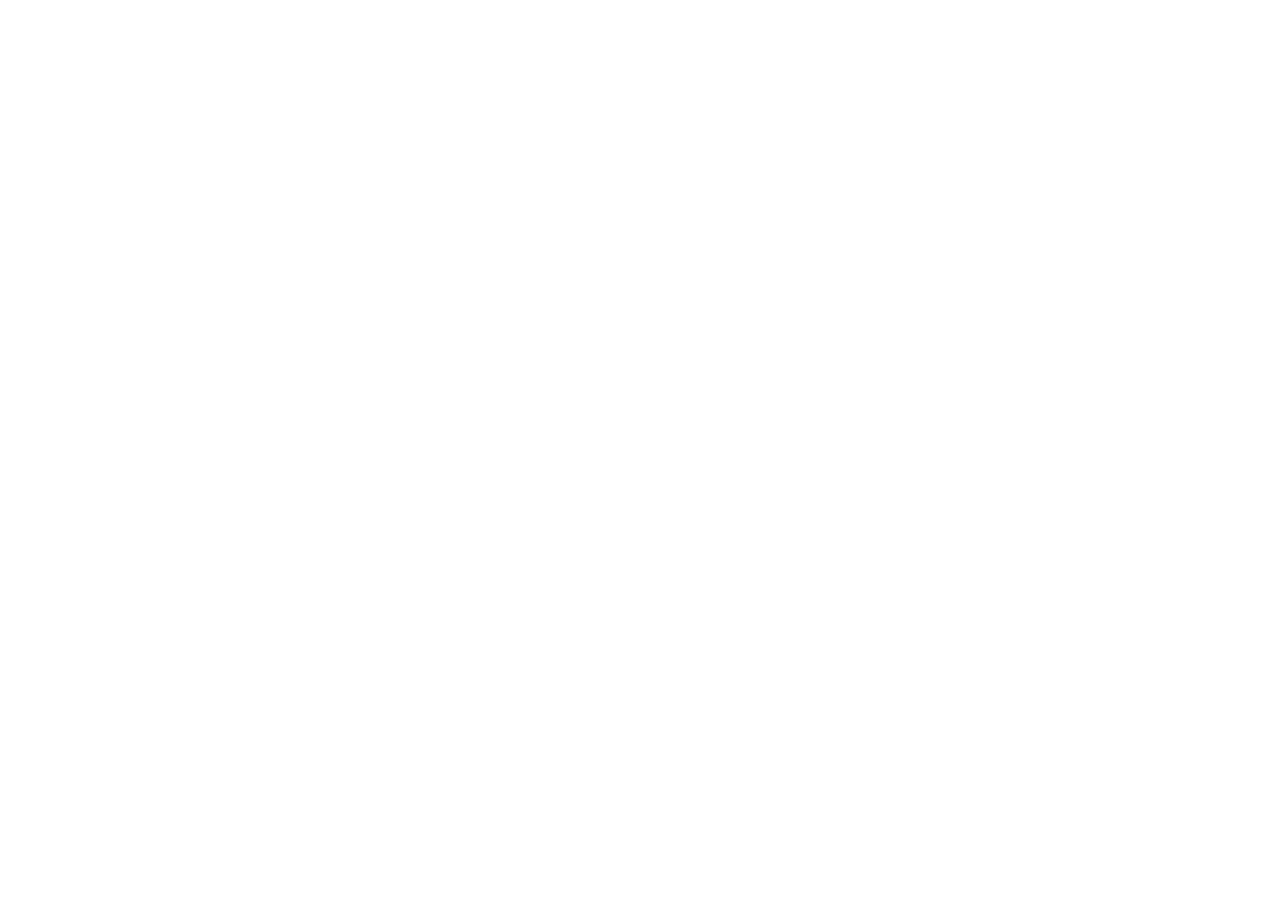
==== index.html @ 17b20608 "init project" ====
<!DOCTYPE html>
<html lang="en">
<head>
    <meta charset="UTF-8">
    <meta http-equiv="X-UA-Compatible" content="IE=edge">
    <meta name="viewport" content="width=device-width, initial-scale=1.0">
    <title>Document</title>
</head>
<body>
    
</body>
</html>
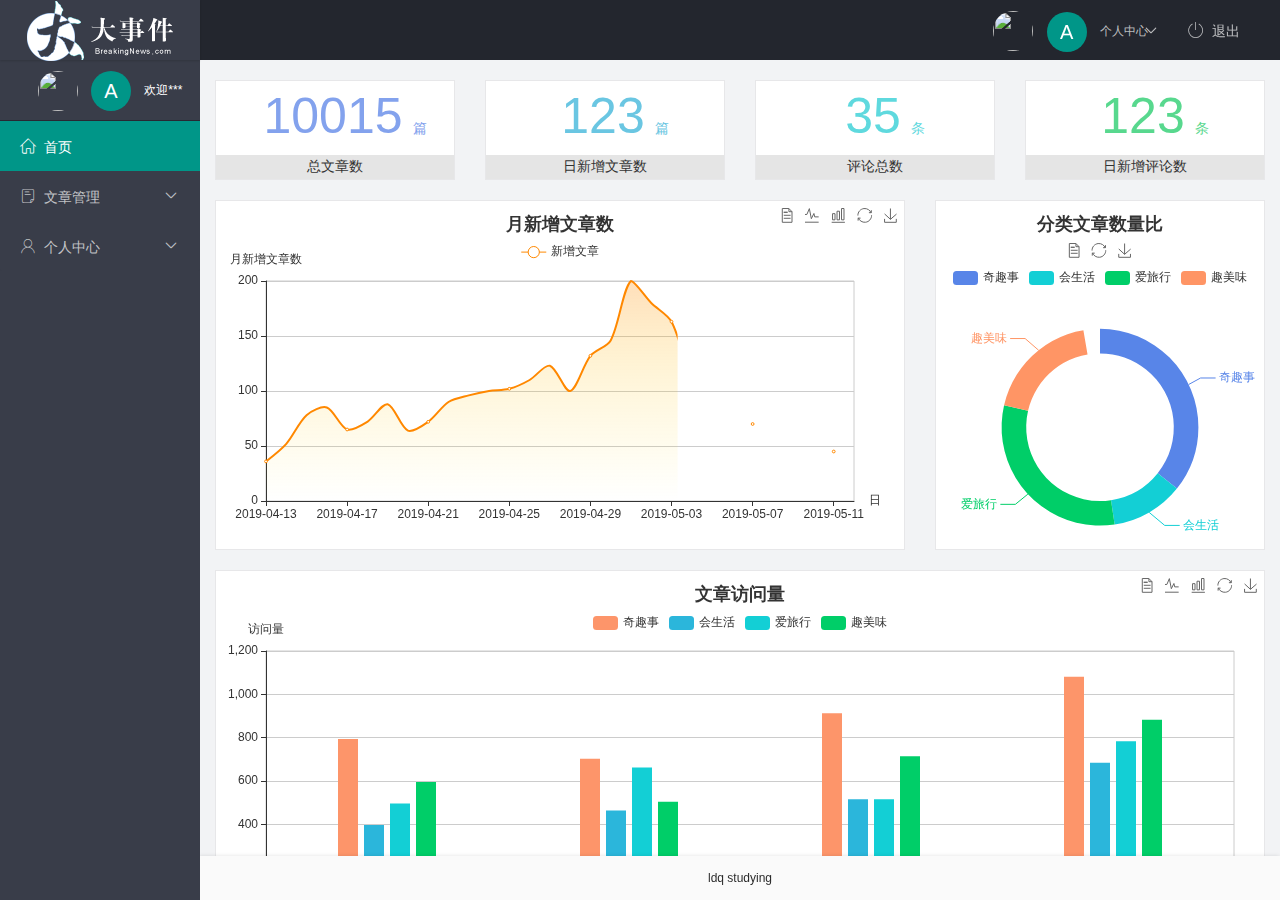
==== commit a7d69605: "完成了主页功能的开发" ====
--- a/index.html
+++ b/index.html
@@ -4,9 +4,95 @@
     <meta charset="UTF-8">
     <meta http-equiv="X-UA-Compatible" content="IE=edge">
     <meta name="viewport" content="width=device-width, initial-scale=1.0">
-    <title>Document</title>
+    <title>后台主页</title>
+    <link rel="stylesheet" href="./assets/lib/layui/css/layui.css">
+    <link rel="stylesheet" href="./assets/css/index.css">
+    <link rel="stylesheet" href="./assets/fonts/iconfont.css">
 </head>
 <body>
-    
+    <div class="layui-layout layui-layout-admin">
+        <div class="layui-header">
+          <div class="layui-logo layui-hide-xs layui-bg-black">
+              <img src="./assets/images/logo.png" alt="" />
+          </div>
+          <ul class="layui-nav layui-layout-right">
+            <li class="layui-nav-item layui-hide layui-show-md-inline-block">
+              <a href="javascript:;" class="userinfo">
+                <img src="//tva1.sinaimg.cn/crop.0.0.118.118.180/5db11ff4gw1e77d3nqrv8j203b03cweg.jpg" class="layui-nav-img">
+                <span class="text-avatar">A</span>
+                个人中心
+              </a>
+              <dl class="layui-nav-child">
+                <dd><a href="">基本资料</a></dd>
+                <dd><a href="">更换头像</a></dd>
+                <dd><a href="">重置密码</a></dd>
+              </dl>
+            </li>
+            <li class="layui-nav-item" lay-header-event="menuRight" lay-unselect>
+              <a href="javascript:;" id="btnLogout">
+                <span class="iconfont icon-tuichu"></span>退出
+              </a>
+            </li>
+          </ul>
+        </div>
+        
+        <div class="layui-side layui-bg-black">
+          <div class="layui-side-scroll">
+            <div class="userinfo">
+                <img src="//tva1.sinaimg.cn/crop.0.0.118.118.180/5db11ff4gw1e77d3nqrv8j203b03cweg.jpg" class="layui-nav-img">
+                <span class="text-avatar">A</span>
+                <span id="welcome">欢迎***</span>
+            </div>
+            <!-- 左侧导航区域（可配合layui已有的垂直导航） -->
+            <ul class="layui-nav layui-nav-tree" lay-shrink='all'>
+                <li class="layui-nav-item layui-this">
+                    <a href="./home/dashboard.html" target="fm">
+                        <span class="iconfont icon-home"></span>首页
+                    </a>
+                </li>
+              <li class="layui-nav-item">
+                <a class="" href="javascript:;">
+                    <span class="iconfont icon-16"></span>文章管理
+                </a>
+                <dl class="layui-nav-child">
+                  <dd><a href="javascript:;">
+                    <i class="layui-icon layui-icon-app"></i> 
+                    文章类别</a></dd>
+                  <dd><a href="javascript:;">
+                    <i class="layui-icon layui-icon-app"></i>   
+                    文章列表</a></dd>
+                  <dd><a href="javascript:;">
+                    <i class="layui-icon layui-icon-app"></i>   
+                    发布文章</a></dd>
+                </dl>
+              </li>
+              <li class="layui-nav-item">
+                <a href="javascript:;">
+                    <span class="iconfont icon-user"></span>个人中心
+                </a>
+                <dl class="layui-nav-child">
+                  <dd><a href="javascript:;"><i class="layui-icon layui-icon-app"></i>  基本资料</a></dd>
+                  <dd><a href="javascript:;"><i class="layui-icon layui-icon-app"></i>  更换头像</a></dd>
+                  <dd><a href="javascript:;"><i class="layui-icon layui-icon-app"></i>  重置密码</a></dd>
+                </dl>
+              </li>
+            </ul>
+          </div>
+        </div>
+        
+        <div class="layui-body">
+          <!-- 内容主体区域 -->
+          <iframe name='fm' src="./home/dashboard.html" frameborder="0"></iframe>
+        </div>
+        
+        <div class="layui-footer">
+          <!-- 底部固定区域 -->
+          ldq studying
+        </div>
+      </div>
+      <script src="./assets/lib/layui/layui.js"></script>
+      <script src="./assets/lib/jquery.js"></script>
+      <script src="./assets/js/baseapi.js"></script>
+      <script src="./assets/js/index.js"></script>
 </body>
 </html>--- a/assets/lib/layui/css/layui.css
+++ b/assets/lib/layui/css/layui.css
@@ -0,0 +1 @@
+.layui-inline,img{display:inline-block;vertical-align:middle}h1,h2,h3,h4,h5,h6{font-weight:400}a,body{color:#333}.layui-edge,.layui-header,.layui-inline,.layui-main{position:relative}.layui-edge,hr{height:0;overflow:hidden}.layui-layout-body,.layui-side,.layui-side-scroll{overflow-x:hidden}.layui-edge,.layui-elip,hr{overflow:hidden}.layui-btn,.layui-edge,.layui-inline,img{vertical-align:middle}.layui-btn,.layui-disabled,.layui-icon,.layui-unselect{-moz-user-select:none;-webkit-user-select:none;-ms-user-select:none}blockquote,body,button,dd,div,dl,dt,form,h1,h2,h3,h4,h5,h6,input,li,ol,p,pre,td,textarea,th,ul{margin:0;padding:0;-webkit-tap-highlight-color:rgba(0,0,0,0)}a:active,a:hover{outline:0}img{border:none}li{list-style:none}table{border-collapse:collapse;border-spacing:0}h4,h5,h6{font-size:100%}button,input,optgroup,option,select,textarea{font-family:inherit;font-size:inherit;font-style:inherit;font-weight:inherit;outline:0}pre{white-space:pre-wrap;white-space:-moz-pre-wrap;white-space:-pre-wrap;white-space:-o-pre-wrap;word-wrap:break-word}body{line-height:1.6;color:rgba(0,0,0,.85);font:14px Helvetica Neue,Helvetica,PingFang SC,Tahoma,Arial,sans-serif}hr{line-height:0;margin:10px 0;padding:0;border:none!important;border-bottom:1px solid #eee!important;clear:both;background:0 0}a{text-decoration:none}a:hover{color:#777}a cite{font-style:normal;*cursor:pointer}.layui-border-box,.layui-border-box *{box-sizing:border-box}.layui-box,.layui-box *{box-sizing:content-box}.layui-clear{clear:both;*zoom:1}.layui-clear:after{content:'\20';clear:both;*zoom:1;display:block;height:0}.layui-inline{*display:inline;*zoom:1}.layui-btn,.layui-btn-group,.layui-edge{display:inline-block}.layui-edge{width:0;border-width:6px;border-style:dashed;border-color:transparent}.layui-edge-top{top:-4px;border-bottom-color:#999;border-bottom-style:solid}.layui-edge-right{border-left-color:#999;border-left-style:solid}.layui-edge-bottom{top:2px;border-top-color:#999;border-top-style:solid}.layui-edge-left{border-right-color:#999;border-right-style:solid}.layui-elip{text-overflow:ellipsis;white-space:nowrap}.layui-disabled,.layui-disabled:hover{color:#d2d2d2!important;cursor:not-allowed!important}.layui-circle{border-radius:100%}.layui-show{display:block!important}.layui-hide{display:none!important}.layui-show-v{visibility:visible!important}.layui-hide-v{visibility:hidden!important}@font-face{font-family:layui-icon;src:url(../font/iconfont.eot?v=256);src:url(../font/iconfont.eot?v=256#iefix) format('embedded-opentype'),url(../font/iconfont.woff2?v=256) format('woff2'),url(../font/iconfont.woff?v=256) format('woff'),url(../font/iconfont.ttf?v=256) format('truetype'),url(../font/iconfont.svg?v=256#layui-icon) format('svg')}.layui-icon{font-family:layui-icon!important;font-size:16px;font-style:normal;-webkit-font-smoothing:antialiased;-moz-osx-font-smoothing:grayscale}.layui-icon-reply-fill:before{content:"\e611"}.layui-icon-set-fill:before{content:"\e614"}.layui-icon-menu-fill:before{content:"\e60f"}.layui-icon-search:before{content:"\e615"}.layui-icon-share:before{content:"\e641"}.layui-icon-set-sm:before{content:"\e620"}.layui-icon-engine:before{content:"\e628"}.layui-icon-close:before{content:"\1006"}.layui-icon-close-fill:before{content:"\1007"}.layui-icon-chart-screen:before{content:"\e629"}.layui-icon-star:before{content:"\e600"}.layui-icon-circle-dot:before{content:"\e617"}.layui-icon-chat:before{content:"\e606"}.layui-icon-release:before{content:"\e609"}.layui-icon-list:before{content:"\e60a"}.layui-icon-chart:before{content:"\e62c"}.layui-icon-ok-circle:before{content:"\1005"}.layui-icon-layim-theme:before{content:"\e61b"}.layui-icon-table:before{content:"\e62d"}.layui-icon-right:before{content:"\e602"}.layui-icon-left:before{content:"\e603"}.layui-icon-cart-simple:before{content:"\e698"}.layui-icon-face-cry:before{content:"\e69c"}.layui-icon-face-smile:before{content:"\e6af"}.layui-icon-survey:before{content:"\e6b2"}.layui-icon-tree:before{content:"\e62e"}.layui-icon-ie:before{content:"\e7bb"}.layui-icon-upload-circle:before{content:"\e62f"}.layui-icon-add-circle:before{content:"\e61f"}.layui-icon-download-circle:before{content:"\e601"}.layui-icon-templeate-1:before{content:"\e630"}.layui-icon-util:before{content:"\e631"}.layui-icon-face-surprised:before{content:"\e664"}.layui-icon-edit:before{content:"\e642"}.layui-icon-speaker:before{content:"\e645"}.layui-icon-down:before{content:"\e61a"}.layui-icon-file:before{content:"\e621"}.layui-icon-layouts:before{content:"\e632"}.layui-icon-rate-half:before{content:"\e6c9"}.layui-icon-add-circle-fine:before{content:"\e608"}.layui-icon-prev-circle:before{content:"\e633"}.layui-icon-read:before{content:"\e705"}.layui-icon-404:before{content:"\e61c"}.layui-icon-carousel:before{content:"\e634"}.layui-icon-help:before{content:"\e607"}.layui-icon-code-circle:before{content:"\e635"}.layui-icon-windows:before{content:"\e67f"}.layui-icon-water:before{content:"\e636"}.layui-icon-username:before{content:"\e66f"}.layui-icon-find-fill:before{content:"\e670"}.layui-icon-about:before{content:"\e60b"}.layui-icon-location:before{content:"\e715"}.layui-icon-up:before{content:"\e619"}.layui-icon-pause:before{content:"\e651"}.layui-icon-date:before{content:"\e637"}.layui-icon-layim-uploadfile:before{content:"\e61d"}.layui-icon-delete:before{content:"\e640"}.layui-icon-play:before{content:"\e652"}.layui-icon-top:before{content:"\e604"}.layui-icon-firefox:before{content:"\e686"}.layui-icon-friends:before{content:"\e612"}.layui-icon-refresh-3:before{content:"\e9aa"}.layui-icon-ok:before{content:"\e605"}.layui-icon-layer:before{content:"\e638"}.layui-icon-face-smile-fine:before{content:"\e60c"}.layui-icon-dollar:before{content:"\e659"}.layui-icon-group:before{content:"\e613"}.layui-icon-layim-download:before{content:"\e61e"}.layui-icon-picture-fine:before{content:"\e60d"}.layui-icon-link:before{content:"\e64c"}.layui-icon-diamond:before{content:"\e735"}.layui-icon-log:before{content:"\e60e"}.layui-icon-key:before{content:"\e683"}.layui-icon-rate-solid:before{content:"\e67a"}.layui-icon-fonts-del:before{content:"\e64f"}.layui-icon-unlink:before{content:"\e64d"}.layui-icon-fonts-clear:before{content:"\e639"}.layui-icon-triangle-r:before{content:"\e623"}.layui-icon-circle:before{content:"\e63f"}.layui-icon-radio:before{content:"\e643"}.layui-icon-align-center:before{content:"\e647"}.layui-icon-align-right:before{content:"\e648"}.layui-icon-align-left:before{content:"\e649"}.layui-icon-loading-1:before{content:"\e63e"}.layui-icon-return:before{content:"\e65c"}.layui-icon-fonts-strong:before{content:"\e62b"}.layui-icon-upload:before{content:"\e67c"}.layui-icon-dialogue:before{content:"\e63a"}.layui-icon-video:before{content:"\e6ed"}.layui-icon-headset:before{content:"\e6fc"}.layui-icon-cellphone-fine:before{content:"\e63b"}.layui-icon-add-1:before{content:"\e654"}.layui-icon-face-smile-b:before{content:"\e650"}.layui-icon-fonts-html:before{content:"\e64b"}.layui-icon-screen-full:before{content:"\e622"}.layui-icon-form:before{content:"\e63c"}.layui-icon-cart:before{content:"\e657"}.layui-icon-camera-fill:before{content:"\e65d"}.layui-icon-tabs:before{content:"\e62a"}.layui-icon-heart-fill:before{content:"\e68f"}.layui-icon-fonts-code:before{content:"\e64e"}.layui-icon-ios:before{content:"\e680"}.layui-icon-at:before{content:"\e687"}.layui-icon-fire:before{content:"\e756"}.layui-icon-set:before{content:"\e716"}.layui-icon-fonts-u:before{content:"\e646"}.layui-icon-triangle-d:before{content:"\e625"}.layui-icon-tips:before{content:"\e702"}.layui-icon-picture:before{content:"\e64a"}.layui-icon-more-vertical:before{content:"\e671"}.layui-icon-bluetooth:before{content:"\e689"}.layui-icon-flag:before{content:"\e66c"}.layui-icon-loading:before{content:"\e63d"}.layui-icon-fonts-i:before{content:"\e644"}.layui-icon-refresh-1:before{content:"\e666"}.layui-icon-rmb:before{content:"\e65e"}.layui-icon-addition:before{content:"\e624"}.layui-icon-home:before{content:"\e68e"}.layui-icon-time:before{content:"\e68d"}.layui-icon-user:before{content:"\e770"}.layui-icon-notice:before{content:"\e667"}.layui-icon-chrome:before{content:"\e68a"}.layui-icon-edge:before{content:"\e68b"}.layui-icon-login-weibo:before{content:"\e675"}.layui-icon-voice:before{content:"\e688"}.layui-icon-upload-drag:before{content:"\e681"}.layui-icon-login-qq:before{content:"\e676"}.layui-icon-snowflake:before{content:"\e6b1"}.layui-icon-heart:before{content:"\e68c"}.layui-icon-logout:before{content:"\e682"}.layui-icon-file-b:before{content:"\e655"}.layui-icon-template:before{content:"\e663"}.layui-icon-transfer:before{content:"\e691"}.layui-icon-auz:before{content:"\e672"}.layui-icon-console:before{content:"\e665"}.layui-icon-app:before{content:"\e653"}.layui-icon-prev:before{content:"\e65a"}.layui-icon-website:before{content:"\e7ae"}.layui-icon-next:before{content:"\e65b"}.layui-icon-component:before{content:"\e857"}.layui-icon-android:before{content:"\e684"}.layui-icon-more:before{content:"\e65f"}.layui-icon-login-wechat:before{content:"\e677"}.layui-icon-shrink-right:before{content:"\e668"}.layui-icon-spread-left:before{content:"\e66b"}.layui-icon-camera:before{content:"\e660"}.layui-icon-note:before{content:"\e66e"}.layui-icon-refresh:before{content:"\e669"}.layui-icon-female:before{content:"\e661"}.layui-icon-male:before{content:"\e662"}.layui-icon-screen-restore:before{content:"\e758"}.layui-icon-password:before{content:"\e673"}.layui-icon-senior:before{content:"\e674"}.layui-icon-theme:before{content:"\e66a"}.layui-icon-tread:before{content:"\e6c5"}.layui-icon-praise:before{content:"\e6c6"}.layui-icon-star-fill:before{content:"\e658"}.layui-icon-rate:before{content:"\e67b"}.layui-icon-template-1:before{content:"\e656"}.layui-icon-vercode:before{content:"\e679"}.layui-icon-service:before{content:"\e626"}.layui-icon-cellphone:before{content:"\e678"}.layui-icon-print:before{content:"\e66d"}.layui-icon-cols:before{content:"\e610"}.layui-icon-wifi:before{content:"\e7e0"}.layui-icon-export:before{content:"\e67d"}.layui-icon-rss:before{content:"\e808"}.layui-icon-slider:before{content:"\e714"}.layui-icon-email:before{content:"\e618"}.layui-icon-subtraction:before{content:"\e67e"}.layui-icon-mike:before{content:"\e6dc"}.layui-icon-light:before{content:"\e748"}.layui-icon-gift:before{content:"\e627"}.layui-icon-mute:before{content:"\e685"}.layui-icon-reduce-circle:before{content:"\e616"}.layui-icon-music:before{content:"\e690"}.layui-main{width:1140px;margin:0 auto}.layui-header{z-index:1000;height:60px}.layui-header a:hover{transition:all .5s;-webkit-transition:all .5s}.layui-side{position:fixed;left:0;top:0;bottom:0;z-index:999;width:200px}.layui-side-scroll{position:relative;width:220px;height:100%}.layui-body{position:relative;left:200px;right:0;top:0;bottom:0;z-index:900;width:auto;box-sizing:border-box}.layui-layout-admin .layui-header{position:fixed;top:0;left:0;right:0;background-color:#23262E}.layui-layout-admin .layui-side{top:60px;width:200px;overflow-x:hidden}.layui-layout-admin .layui-body{position:absolute;top:60px;padding-bottom:44px}.layui-layout-admin .layui-main{width:auto;margin:0 15px}.layui-layout-admin .layui-footer{position:fixed;left:200px;right:0;bottom:0;z-index:990;height:44px;line-height:44px;padding:0 15px;box-shadow:-1px 0 4px rgb(0 0 0 / 12%);background-color:#FAFAFA}.layui-layout-admin .layui-logo{position:absolute;left:0;top:0;width:200px;height:100%;line-height:60px;text-align:center;color:#009688;font-size:16px;box-shadow:0 1px 2px 0 rgb(0 0 0 / 15%)}.layui-layout-admin .layui-header .layui-nav{background:0 0}.layui-layout-left{position:absolute!important;left:200px;top:0}.layui-layout-right{position:absolute!important;right:0;top:0}.layui-container{position:relative;margin:0 auto;padding:0 15px;box-sizing:border-box}.layui-fluid{position:relative;margin:0 auto;padding:0 15px}.layui-row:after,.layui-row:before{content:"";display:block;clear:both}.layui-col-lg1,.layui-col-lg10,.layui-col-lg11,.layui-col-lg12,.layui-col-lg2,.layui-col-lg3,.layui-col-lg4,.layui-col-lg5,.layui-col-lg6,.layui-col-lg7,.layui-col-lg8,.layui-col-lg9,.layui-col-md1,.layui-col-md10,.layui-col-md11,.layui-col-md12,.layui-col-md2,.layui-col-md3,.layui-col-md4,.layui-col-md5,.layui-col-md6,.layui-col-md7,.layui-col-md8,.layui-col-md9,.layui-col-sm1,.layui-col-sm10,.layui-col-sm11,.layui-col-sm12,.layui-col-sm2,.layui-col-sm3,.layui-col-sm4,.layui-col-sm5,.layui-col-sm6,.layui-col-sm7,.layui-col-sm8,.layui-col-sm9,.layui-col-xs1,.layui-col-xs10,.layui-col-xs11,.layui-col-xs12,.layui-col-xs2,.layui-col-xs3,.layui-col-xs4,.layui-col-xs5,.layui-col-xs6,.layui-col-xs7,.layui-col-xs8,.layui-col-xs9{position:relative;display:block;box-sizing:border-box}.layui-col-xs1,.layui-col-xs10,.layui-col-xs11,.layui-col-xs12,.layui-col-xs2,.layui-col-xs3,.layui-col-xs4,.layui-col-xs5,.layui-col-xs6,.layui-col-xs7,.layui-col-xs8,.layui-col-xs9{float:left}.layui-col-xs1{width:8.33333333%}.layui-col-xs2{width:16.66666667%}.layui-col-xs3{width:25%}.layui-col-xs4{width:33.33333333%}.layui-col-xs5{width:41.66666667%}.layui-col-xs6{width:50%}.layui-col-xs7{width:58.33333333%}.layui-col-xs8{width:66.66666667%}.layui-col-xs9{width:75%}.layui-col-xs10{width:83.33333333%}.layui-col-xs11{width:91.66666667%}.layui-col-xs12{width:100%}.layui-col-xs-offset1{margin-left:8.33333333%}.layui-col-xs-offset2{margin-left:16.66666667%}.layui-col-xs-offset3{margin-left:25%}.layui-col-xs-offset4{margin-left:33.33333333%}.layui-col-xs-offset5{margin-left:41.66666667%}.layui-col-xs-offset6{margin-left:50%}.layui-col-xs-offset7{margin-left:58.33333333%}.layui-col-xs-offset8{margin-left:66.66666667%}.layui-col-xs-offset9{margin-left:75%}.layui-col-xs-offset10{margin-left:83.33333333%}.layui-col-xs-offset11{margin-left:91.66666667%}.layui-col-xs-offset12{margin-left:100%}@media screen and (max-width:768px){.layui-hide-xs{display:none!important}.layui-show-xs-block{display:block!important}.layui-show-xs-inline{display:inline!important}.layui-show-xs-inline-block{display:inline-block!important}}@media screen and (min-width:768px){.layui-container{width:750px}.layui-hide-sm{display:none!important}.layui-show-sm-block{display:block!important}.layui-show-sm-inline{display:inline!important}.layui-show-sm-inline-block{display:inline-block!important}.layui-col-sm1,.layui-col-sm10,.layui-col-sm11,.layui-col-sm12,.layui-col-sm2,.layui-col-sm3,.layui-col-sm4,.layui-col-sm5,.layui-col-sm6,.layui-col-sm7,.layui-col-sm8,.layui-col-sm9{float:left}.layui-col-sm1{width:8.33333333%}.layui-col-sm2{width:16.66666667%}.layui-col-sm3{width:25%}.layui-col-sm4{width:33.33333333%}.layui-col-sm5{width:41.66666667%}.layui-col-sm6{width:50%}.layui-col-sm7{width:58.33333333%}.layui-col-sm8{width:66.66666667%}.layui-col-sm9{width:75%}.layui-col-sm10{width:83.33333333%}.layui-col-sm11{width:91.66666667%}.layui-col-sm12{width:100%}.layui-col-sm-offset1{margin-left:8.33333333%}.layui-col-sm-offset2{margin-left:16.66666667%}.layui-col-sm-offset3{margin-left:25%}.layui-col-sm-offset4{margin-left:33.33333333%}.layui-col-sm-offset5{margin-left:41.66666667%}.layui-col-sm-offset6{margin-left:50%}.layui-col-sm-offset7{margin-left:58.33333333%}.layui-col-sm-offset8{margin-left:66.66666667%}.layui-col-sm-offset9{margin-left:75%}.layui-col-sm-offset10{margin-left:83.33333333%}.layui-col-sm-offset11{margin-left:91.66666667%}.layui-col-sm-offset12{margin-left:100%}}@media screen and (min-width:992px){.layui-container{width:970px}.layui-hide-md{display:none!important}.layui-show-md-block{display:block!important}.layui-show-md-inline{display:inline!important}.layui-show-md-inline-block{display:inline-block!important}.layui-col-md1,.layui-col-md10,.layui-col-md11,.layui-col-md12,.layui-col-md2,.layui-col-md3,.layui-col-md4,.layui-col-md5,.layui-col-md6,.layui-col-md7,.layui-col-md8,.layui-col-md9{float:left}.layui-col-md1{width:8.33333333%}.layui-col-md2{width:16.66666667%}.layui-col-md3{width:25%}.layui-col-md4{width:33.33333333%}.layui-col-md5{width:41.66666667%}.layui-col-md6{width:50%}.layui-col-md7{width:58.33333333%}.layui-col-md8{width:66.66666667%}.layui-col-md9{width:75%}.layui-col-md10{width:83.33333333%}.layui-col-md11{width:91.66666667%}.layui-col-md12{width:100%}.layui-col-md-offset1{margin-left:8.33333333%}.layui-col-md-offset2{margin-left:16.66666667%}.layui-col-md-offset3{margin-left:25%}.layui-col-md-offset4{margin-left:33.33333333%}.layui-col-md-offset5{margin-left:41.66666667%}.layui-col-md-offset6{margin-left:50%}.layui-col-md-offset7{margin-left:58.33333333%}.layui-col-md-offset8{margin-left:66.66666667%}.layui-col-md-offset9{margin-left:75%}.layui-col-md-offset10{margin-left:83.33333333%}.layui-col-md-offset11{margin-left:91.66666667%}.layui-col-md-offset12{margin-left:100%}}@media screen and (min-width:1200px){.layui-container{width:1170px}.layui-hide-lg{display:none!important}.layui-show-lg-block{display:block!important}.layui-show-lg-inline{display:inline!important}.layui-show-lg-inline-block{display:inline-block!important}.layui-col-lg1,.layui-col-lg10,.layui-col-lg11,.layui-col-lg12,.layui-col-lg2,.layui-col-lg3,.layui-col-lg4,.layui-col-lg5,.layui-col-lg6,.layui-col-lg7,.layui-col-lg8,.layui-col-lg9{float:left}.layui-col-lg1{width:8.33333333%}.layui-col-lg2{width:16.66666667%}.layui-col-lg3{width:25%}.layui-col-lg4{width:33.33333333%}.layui-col-lg5{width:41.66666667%}.layui-col-lg6{width:50%}.layui-col-lg7{width:58.33333333%}.layui-col-lg8{width:66.66666667%}.layui-col-lg9{width:75%}.layui-col-lg10{width:83.33333333%}.layui-col-lg11{width:91.66666667%}.layui-col-lg12{width:100%}.layui-col-lg-offset1{margin-left:8.33333333%}.layui-col-lg-offset2{margin-left:16.66666667%}.layui-col-lg-offset3{margin-left:25%}.layui-col-lg-offset4{margin-left:33.33333333%}.layui-col-lg-offset5{margin-left:41.66666667%}.layui-col-lg-offset6{margin-left:50%}.layui-col-lg-offset7{margin-left:58.33333333%}.layui-col-lg-offset8{margin-left:66.66666667%}.layui-col-lg-offset9{margin-left:75%}.layui-col-lg-offset10{margin-left:83.33333333%}.layui-col-lg-offset11{margin-left:91.66666667%}.layui-col-lg-offset12{margin-left:100%}}.layui-col-space1{margin:-.5px}.layui-col-space1>*{padding:.5px}.layui-col-space2{margin:-1px}.layui-col-space2>*{padding:1px}.layui-col-space4{margin:-2px}.layui-col-space4>*{padding:2px}.layui-col-space5{margin:-2.5px}.layui-col-space5>*{padding:2.5px}.layui-col-space6{margin:-3px}.layui-col-space6>*{padding:3px}.layui-col-space8{margin:-4px}.layui-col-space8>*{padding:4px}.layui-col-space10{margin:-5px}.layui-col-space10>*{padding:5px}.layui-col-space12{margin:-6px}.layui-col-space12>*{padding:6px}.layui-col-space14{margin:-7px}.layui-col-space14>*{padding:7px}.layui-col-space15{margin:-7.5px}.layui-col-space15>*{padding:7.5px}.layui-col-space16{margin:-8px}.layui-col-space16>*{padding:8px}.layui-col-space18{margin:-9px}.layui-col-space18>*{padding:9px}.layui-col-space20{margin:-10px}.layui-col-space20>*{padding:10px}.layui-col-space22{margin:-11px}.layui-col-space22>*{padding:11px}.layui-col-space24{margin:-12px}.layui-col-space24>*{padding:12px}.layui-col-space25{margin:-12.5px}.layui-col-space25>*{padding:12.5px}.layui-col-space26{margin:-13px}.layui-col-space26>*{padding:13px}.layui-col-space28{margin:-14px}.layui-col-space28>*{padding:14px}.layui-col-space30{margin:-15px}.layui-col-space30>*{padding:15px}.layui-btn,.layui-input,.layui-select,.layui-textarea,.layui-upload-button{outline:0;-webkit-appearance:none;transition:all .3s;-webkit-transition:all .3s;box-sizing:border-box}.layui-elem-quote{margin-bottom:10px;padding:15px;line-height:1.6;border-left:5px solid #5FB878;border-radius:0 2px 2px 0;background-color:#FAFAFA}.layui-quote-nm{border-style:solid;border-width:1px 1px 1px 5px;background:0 0}.layui-elem-field{margin-bottom:10px;padding:0;border-width:1px;border-style:solid}.layui-elem-field legend{margin-left:20px;padding:0 10px;font-size:20px;font-weight:300}.layui-field-title{margin:10px 0 20px;border-width:1px 0 0}.layui-field-box{padding:15px}.layui-field-title .layui-field-box{padding:10px 0}.layui-progress{position:relative;height:6px;border-radius:20px;background-color:#eee}.layui-progress-bar{position:absolute;left:0;top:0;width:0;max-width:100%;height:6px;border-radius:20px;text-align:right;background-color:#5FB878;transition:all .3s;-webkit-transition:all .3s}.layui-progress-big,.layui-progress-big .layui-progress-bar{height:18px;line-height:18px}.layui-progress-text{position:relative;top:-20px;line-height:18px;font-size:12px;color:#666}.layui-progress-big .layui-progress-text{position:static;padding:0 10px;color:#fff}.layui-collapse{border-width:1px;border-style:solid;border-radius:2px}.layui-colla-content,.layui-colla-item{border-top-width:1px;border-top-style:solid}.layui-colla-item:first-child{border-top:none}.layui-colla-title{position:relative;height:42px;line-height:42px;padding:0 15px 0 35px;color:#333;background-color:#FAFAFA;cursor:pointer;font-size:14px;overflow:hidden}.layui-colla-content{display:none;padding:10px 15px;line-height:1.6;color:#666}.layui-colla-icon{position:absolute;left:15px;top:0;font-size:14px}.layui-card-body,.layui-card-header,.layui-form-label,.layui-form-mid,.layui-form-select,.layui-input-block,.layui-input-inline,.layui-panel,.layui-textarea{position:relative}.layui-card{margin-bottom:15px;border-radius:2px;background-color:#fff;box-shadow:0 1px 2px 0 rgba(0,0,0,.05)}.layui-form-select dl,.layui-panel{box-shadow:1px 1px 4px rgb(0 0 0 / 8%)}.layui-card:last-child{margin-bottom:0}.layui-card-header{height:42px;line-height:42px;padding:0 15px;border-bottom:1px solid #f6f6f6;color:#333;border-radius:2px 2px 0 0;font-size:14px}.layui-card-body{padding:10px 15px;line-height:24px}.layui-card-body[pad15]{padding:15px}.layui-card-body[pad20]{padding:20px}.layui-card-body .layui-table{margin:5px 0}.layui-card .layui-tab{margin:0}.layui-panel{border-width:1px;border-style:solid;border-radius:2px;background-color:#fff;color:#666}.layui-bg-black,.layui-bg-blue,.layui-bg-cyan,.layui-bg-green,.layui-bg-orange,.layui-bg-red{color:#fff!important}.layui-panel-window{position:relative;padding:15px;border-radius:0;border-top:5px solid #eee;background-color:#fff}.layui-border,.layui-border-black,.layui-border-blue,.layui-border-cyan,.layui-border-green,.layui-border-orange,.layui-border-red{border-width:1px;border-style:solid}.layui-auxiliar-moving{position:fixed;left:0;right:0;top:0;bottom:0;width:100%;height:100%;background:0 0;z-index:9999999999}.layui-bg-red{background-color:#FF5722!important}.layui-bg-orange{background-color:#FFB800!important}.layui-bg-green{background-color:#009688!important}.layui-bg-cyan{background-color:#2F4056!important}.layui-bg-blue{background-color:#1E9FFF!important}.layui-bg-black{background-color:#393D49!important}.layui-bg-gray{background-color:#FAFAFA!important;color:#666!important}.layui-badge-rim,.layui-border,.layui-colla-content,.layui-colla-item,.layui-collapse,.layui-elem-field,.layui-form-pane .layui-form-item[pane],.layui-form-pane .layui-form-label,.layui-input,.layui-layedit,.layui-layedit-tool,.layui-panel,.layui-quote-nm,.layui-select,.layui-tab-bar,.layui-tab-card,.layui-tab-title,.layui-tab-title .layui-this:after,.layui-textarea{border-color:#eee}.layui-border{color:#666!important}.layui-border-red{border-color:#FF5722!important;color:#FF5722!important}.layui-border-orange{border-color:#FFB800!important;color:#FFB800!important}.layui-border-green{border-color:#009688!important;color:#009688!important}.layui-border-cyan{border-color:#2F4056!important;color:#2F4056!important}.layui-border-blue{border-color:#1E9FFF!important;color:#1E9FFF!important}.layui-border-black{border-color:#393D49!important;color:#393D49!important}.layui-timeline-item:before{background-color:#eee}.layui-text{line-height:1.6;font-size:14px;color:#666}.layui-text h1,.layui-text h2,.layui-text h3{font-weight:500;color:#333}.layui-text h1{font-size:30px}.layui-text h2{font-size:24px}.layui-text h3{font-size:18px}.layui-text a:not(.layui-btn){color:#01AAED}.layui-text a:not(.layui-btn):hover{text-decoration:underline}.layui-text ul{padding:5px 0 5px 15px}.layui-text ul li{margin-top:5px;list-style-type:disc}.layui-text em,.layui-word-aux{color:#999!important;padding-left:5px!important;padding-right:5px!important}.layui-text p{margin:10px 0}.layui-text p:first-child{margin-top:0}.layui-font-12{font-size:12px!important}.layui-font-14{font-size:14px!important}.layui-font-16{font-size:16px!important}.layui-font-18{font-size:18px!important}.layui-font-20{font-size:20px!important}.layui-font-red{color:#FF5722!important}.layui-font-orange{color:#FFB800!important}.layui-font-green{color:#009688!important}.layui-font-cyan{color:#2F4056!important}.layui-font-blue{color:#01AAED!important}.layui-font-black{color:#000!important}.layui-font-gray{color:#c2c2c2!important}.layui-btn{height:38px;line-height:38px;border:1px solid transparent;padding:0 18px;background-color:#009688;color:#fff;white-space:nowrap;text-align:center;font-size:14px;border-radius:2px;cursor:pointer}.layui-btn:hover{opacity:.8;filter:alpha(opacity=80);color:#fff}.layui-btn:active{opacity:1;filter:alpha(opacity=100)}.layui-btn+.layui-btn{margin-left:10px}.layui-btn-container{font-size:0}.layui-btn-container .layui-btn{margin-right:10px;margin-bottom:10px}.layui-btn-container .layui-btn+.layui-btn{margin-left:0}.layui-table .layui-btn-container .layui-btn{margin-bottom:9px}.layui-btn-radius{border-radius:100px}.layui-btn .layui-icon{padding:0 2px;vertical-align:middle\9;vertical-align:bottom}.layui-btn-primary{border-color:#d2d2d2;background:0 0;color:#666}.layui-btn-primary:hover{border-color:#009688;color:#333}.layui-btn-normal{background-color:#1E9FFF}.layui-btn-warm{background-color:#FFB800}.layui-btn-danger{background-color:#FF5722}.layui-btn-checked{background-color:#5FB878}.layui-btn-disabled,.layui-btn-disabled:active,.layui-btn-disabled:hover{border-color:#eee!important;background-color:#FBFBFB!important;color:#d2d2d2!important;cursor:not-allowed!important;opacity:1}.layui-btn-lg{height:44px;line-height:44px;padding:0 25px;font-size:16px}.layui-btn-sm{height:30px;line-height:30px;padding:0 10px;font-size:12px}.layui-btn-xs{height:22px;line-height:22px;padding:0 5px;font-size:12px}.layui-btn-xs i{font-size:12px!important}.layui-btn-group{vertical-align:middle;font-size:0}.layui-btn-group .layui-btn{margin-left:0!important;margin-right:0!important;border-left:1px solid rgba(255,255,255,.5);border-radius:0}.layui-btn-group .layui-btn-primary{border-left:none}.layui-btn-group .layui-btn-primary:hover{border-color:#d2d2d2;color:#009688}.layui-btn-group .layui-btn:first-child{border-left:none;border-radius:2px 0 0 2px}.layui-btn-group .layui-btn-primary:first-child{border-left:1px solid #d2d2d2}.layui-btn-group .layui-btn:last-child{border-radius:0 2px 2px 0}.layui-btn-group .layui-btn+.layui-btn{margin-left:0}.layui-btn-group+.layui-btn-group{margin-left:10px}.layui-btn-fluid{width:100%}.layui-input,.layui-select,.layui-textarea{height:38px;line-height:1.3;line-height:38px\9;border-width:1px;border-style:solid;background-color:#fff;color:rgba(0,0,0,.85);border-radius:2px}.layui-input::-webkit-input-placeholder,.layui-select::-webkit-input-placeholder,.layui-textarea::-webkit-input-placeholder{line-height:1.3}.layui-input,.layui-textarea{display:block;width:100%;padding-left:10px}.layui-input:hover,.layui-textarea:hover{border-color:#eee!important}.layui-input:focus,.layui-textarea:focus{border-color:#d2d2d2!important}.layui-textarea{min-height:100px;height:auto;line-height:20px;padding:6px 10px;resize:vertical}.layui-select{padding:0 10px}.layui-form input[type=checkbox],.layui-form input[type=radio],.layui-form select{display:none}.layui-form [lay-ignore]{display:initial}.layui-form-item{margin-bottom:15px;clear:both;*zoom:1}.layui-form-item:after{content:'\20';clear:both;*zoom:1;display:block;height:0}.layui-form-label{float:left;display:block;padding:9px 15px;width:80px;font-weight:400;line-height:20px;text-align:right}.layui-form-label-col{display:block;float:none;padding:9px 0;line-height:20px;text-align:left}.layui-form-item .layui-inline{margin-bottom:5px;margin-right:10px}.layui-input-block{margin-left:110px;min-height:36px}.layui-input-inline{display:inline-block;vertical-align:middle}.layui-form-item .layui-input-inline{float:left;width:190px;margin-right:10px}.layui-form-text .layui-input-inline{width:auto}.layui-form-mid{float:left;display:block;padding:9px 0!important;line-height:20px;margin-right:10px}.layui-form-danger+.layui-form-select .layui-input,.layui-form-danger:focus{border-color:#FF5722!important}.layui-form-select .layui-input{padding-right:30px;cursor:pointer}.layui-form-select .layui-edge{position:absolute;right:10px;top:50%;margin-top:-3px;cursor:pointer;border-width:6px;border-top-color:#c2c2c2;border-top-style:solid;transition:all .3s;-webkit-transition:all .3s}.layui-form-select dl{display:none;position:absolute;left:0;top:42px;padding:5px 0;z-index:899;min-width:100%;border:1px solid #eee;max-height:300px;overflow-y:auto;background-color:#fff;border-radius:2px;box-sizing:border-box}.layui-form-select dl dd,.layui-form-select dl dt{padding:0 10px;line-height:36px;white-space:nowrap;overflow:hidden;text-overflow:ellipsis}.layui-form-select dl dt{font-size:12px;color:#999}.layui-form-select dl dd{cursor:pointer}.layui-form-select dl dd:hover{background-color:#F6F6F6;-webkit-transition:.5s all;transition:.5s all}.layui-form-select .layui-select-group dd{padding-left:20px}.layui-form-select dl dd.layui-select-tips{padding-left:10px!important;color:#999}.layui-form-select dl dd.layui-this{background-color:#5FB878;color:#fff}.layui-form-checkbox,.layui-form-select dl dd.layui-disabled{background-color:#fff}.layui-form-selected dl{display:block}.layui-form-checkbox,.layui-form-checkbox *,.layui-form-switch{display:inline-block;vertical-align:middle}.layui-form-selected .layui-edge{margin-top:-9px;-webkit-transform:rotate(180deg);transform:rotate(180deg);margin-top:-3px\9}:root .layui-form-selected .layui-edge{margin-top:-9px\0/IE9}.layui-form-selectup dl{top:auto;bottom:42px}.layui-select-none{margin:5px 0;text-align:center;color:#999}.layui-select-disabled .layui-disabled{border-color:#eee!important}.layui-select-disabled .layui-edge{border-top-color:#d2d2d2}.layui-form-checkbox{position:relative;height:30px;line-height:30px;margin-right:10px;padding-right:30px;cursor:pointer;font-size:0;-webkit-transition:.1s linear;transition:.1s linear;box-sizing:border-box}.layui-form-checkbox span{padding:0 10px;height:100%;font-size:14px;border-radius:2px 0 0 2px;background-color:#d2d2d2;color:#fff;overflow:hidden;white-space:nowrap;text-overflow:ellipsis}.layui-form-checkbox:hover span{background-color:#c2c2c2}.layui-form-checkbox i{position:absolute;right:0;top:0;width:30px;height:28px;border:1px solid #d2d2d2;border-left:none;border-radius:0 2px 2px 0;color:#fff;font-size:20px;text-align:center}.layui-form-checkbox:hover i{border-color:#c2c2c2;color:#c2c2c2}.layui-form-checked,.layui-form-checked:hover{border-color:#5FB878}.layui-form-checked span,.layui-form-checked:hover span{background-color:#5FB878}.layui-form-checked i,.layui-form-checked:hover i{color:#5FB878}.layui-form-item .layui-form-checkbox{margin-top:4px}.layui-form-checkbox[lay-skin=primary]{height:auto!important;line-height:normal!important;min-width:18px;min-height:18px;border:none!important;margin-right:0;padding-left:28px;padding-right:0;background:0 0}.layui-form-checkbox[lay-skin=primary] span{padding-left:0;padding-right:15px;line-height:18px;background:0 0;color:#666}.layui-form-checkbox[lay-skin=primary] i{right:auto;left:0;width:16px;height:16px;line-height:16px;border:1px solid #d2d2d2;font-size:12px;border-radius:2px;background-color:#fff;-webkit-transition:.1s linear;transition:.1s linear}.layui-form-checkbox[lay-skin=primary]:hover i{border-color:#5FB878;color:#fff}.layui-form-checked[lay-skin=primary] i{border-color:#5FB878!important;background-color:#5FB878;color:#fff}.layui-checkbox-disabled[lay-skin=primary] span{background:0 0!important;color:#c2c2c2!important}.layui-checkbox-disabled[lay-skin=primary]:hover i{border-color:#d2d2d2}.layui-form-item .layui-form-checkbox[lay-skin=primary]{margin-top:10px}.layui-form-switch{position:relative;height:22px;line-height:22px;min-width:35px;padding:0 5px;margin-top:8px;border:1px solid #d2d2d2;border-radius:20px;cursor:pointer;background-color:#fff;-webkit-transition:.1s linear;transition:.1s linear}.layui-form-switch i{position:absolute;left:5px;top:3px;width:16px;height:16px;border-radius:20px;background-color:#d2d2d2;-webkit-transition:.1s linear;transition:.1s linear}.layui-form-switch em{position:relative;top:0;width:25px;margin-left:21px;padding:0!important;text-align:center!important;color:#999!important;font-style:normal!important;font-size:12px}.layui-form-onswitch{border-color:#5FB878;background-color:#5FB878}.layui-checkbox-disabled,.layui-checkbox-disabled i{border-color:#eee!important}.layui-form-onswitch i{left:100%;margin-left:-21px;background-color:#fff}.layui-form-onswitch em{margin-left:5px;margin-right:21px;color:#fff!important}.layui-checkbox-disabled span{background-color:#eee!important}.layui-checkbox-disabled em{color:#d2d2d2!important}.layui-checkbox-disabled:hover i{color:#fff!important}[lay-radio]{display:none}.layui-form-radio,.layui-form-radio *{display:inline-block;vertical-align:middle}.layui-form-radio{line-height:28px;margin:6px 10px 0 0;padding-right:10px;cursor:pointer;font-size:0}.layui-form-radio *{font-size:14px}.layui-form-radio>i{margin-right:8px;font-size:22px;color:#c2c2c2}.layui-form-radio:hover *,.layui-form-radioed,.layui-form-radioed>i{color:#5FB878}.layui-radio-disabled>i{color:#eee!important}.layui-radio-disabled *{color:#c2c2c2!important}.layui-form-pane .layui-form-label{width:110px;padding:8px 15px;height:38px;line-height:20px;border-width:1px;border-style:solid;border-radius:2px 0 0 2px;text-align:center;background-color:#FAFAFA;overflow:hidden;white-space:nowrap;text-overflow:ellipsis;box-sizing:border-box}.layui-form-pane .layui-input-inline{margin-left:-1px}.layui-form-pane .layui-input-block{margin-left:110px;left:-1px}.layui-form-pane .layui-input{border-radius:0 2px 2px 0}.layui-form-pane .layui-form-text .layui-form-label{float:none;width:100%;border-radius:2px;box-sizing:border-box;text-align:left}.layui-form-pane .layui-form-text .layui-input-inline{display:block;margin:0;top:-1px;clear:both}.layui-form-pane .layui-form-text .layui-input-block{margin:0;left:0;top:-1px}.layui-form-pane .layui-form-text .layui-textarea{min-height:100px;border-radius:0 0 2px 2px}.layui-form-pane .layui-form-checkbox{margin:4px 0 4px 10px}.layui-form-pane .layui-form-radio,.layui-form-pane .layui-form-switch{margin-top:6px;margin-left:10px}.layui-form-pane .layui-form-item[pane]{position:relative;border-width:1px;border-style:solid}.layui-form-pane .layui-form-item[pane] .layui-form-label{position:absolute;left:0;top:0;height:100%;border-width:0 1px 0 0}.layui-form-pane .layui-form-item[pane] .layui-input-inline{margin-left:110px}@media screen and (max-width:450px){.layui-form-item .layui-form-label{text-overflow:ellipsis;overflow:hidden;white-space:nowrap}.layui-form-item .layui-inline{display:block;margin-right:0;margin-bottom:20px;clear:both}.layui-form-item .layui-inline:after{content:'\20';clear:both;display:block;height:0}.layui-form-item .layui-input-inline{display:block;float:none;left:-3px;width:auto!important;margin:0 0 10px 112px}.layui-form-item .layui-input-inline+.layui-form-mid{margin-left:110px;top:-5px;padding:0}.layui-form-item .layui-form-checkbox{margin-right:5px;margin-bottom:5px}}.layui-layedit{border-width:1px;border-style:solid;border-radius:2px}.layui-layedit-tool{padding:3px 5px;border-bottom-width:1px;border-bottom-style:solid;font-size:0}.layedit-tool-fixed{position:fixed;top:0;border-top:1px solid #eee}.layui-layedit-tool .layedit-tool-mid,.layui-layedit-tool .layui-icon{display:inline-block;vertical-align:middle;text-align:center;font-size:14px}.layui-layedit-tool .layui-icon{position:relative;width:32px;height:30px;line-height:30px;margin:3px 5px;color:#777;cursor:pointer;border-radius:2px}.layui-layedit-tool .layui-icon:hover{color:#393D49}.layui-layedit-tool .layui-icon:active{color:#000}.layui-layedit-tool .layedit-tool-active{background-color:#eee;color:#000}.layui-layedit-tool .layui-disabled,.layui-layedit-tool .layui-disabled:hover{color:#d2d2d2;cursor:not-allowed}.layui-layedit-tool .layedit-tool-mid{width:1px;height:18px;margin:0 10px;background-color:#d2d2d2}.layedit-tool-html{width:50px!important;font-size:30px!important}.layedit-tool-b,.layedit-tool-code,.layedit-tool-help{font-size:16px!important}.layedit-tool-d,.layedit-tool-face,.layedit-tool-image,.layedit-tool-unlink{font-size:18px!important}.layedit-tool-image input{position:absolute;font-size:0;left:0;top:0;width:100%;height:100%;opacity:.01;filter:Alpha(opacity=1);cursor:pointer}.layui-layedit-iframe iframe{display:block;width:100%}#LAY_layedit_code{overflow:hidden}.layui-laypage{display:inline-block;*display:inline;*zoom:1;vertical-align:middle;margin:10px 0;font-size:0}.layui-laypage>a:first-child,.layui-laypage>a:first-child em{border-radius:2px 0 0 2px}.layui-laypage>a:last-child,.layui-laypage>a:last-child em{border-radius:0 2px 2px 0}.layui-laypage>:first-child{margin-left:0!important}.layui-laypage>:last-child{margin-right:0!important}.layui-laypage a,.layui-laypage button,.layui-laypage input,.layui-laypage select,.layui-laypage span{border:1px solid #eee}.layui-laypage a,.layui-laypage span{display:inline-block;*display:inline;*zoom:1;vertical-align:middle;padding:0 15px;height:28px;line-height:28px;margin:0 -1px 5px 0;background-color:#fff;color:#333;font-size:12px}.layui-flow-more a *,.layui-laypage input,.layui-table-view select[lay-ignore]{display:inline-block}.layui-laypage a:hover{color:#009688}.layui-laypage em{font-style:normal}.layui-laypage .layui-laypage-spr{color:#999;font-weight:700}.layui-laypage a{text-decoration:none}.layui-laypage .layui-laypage-curr{position:relative}.layui-laypage .layui-laypage-curr em{position:relative;color:#fff}.layui-laypage .layui-laypage-curr .layui-laypage-em{position:absolute;left:-1px;top:-1px;padding:1px;width:100%;height:100%;background-color:#009688}.layui-laypage-em{border-radius:2px}.layui-laypage-next em,.layui-laypage-prev em{font-family:Sim sun;font-size:16px}.layui-laypage .layui-laypage-count,.layui-laypage .layui-laypage-limits,.layui-laypage .layui-laypage-refresh,.layui-laypage .layui-laypage-skip{margin-left:10px;margin-right:10px;padding:0;border:none}.layui-laypage .layui-laypage-limits,.layui-laypage .layui-laypage-refresh{vertical-align:top}.layui-laypage .layui-laypage-refresh i{font-size:18px;cursor:pointer}.layui-laypage select{height:22px;padding:3px;border-radius:2px;cursor:pointer}.layui-laypage .layui-laypage-skip{height:30px;line-height:30px;color:#999}.layui-laypage button,.layui-laypage input{height:30px;line-height:30px;border-radius:2px;vertical-align:top;background-color:#fff;box-sizing:border-box}.layui-laypage input{width:40px;margin:0 10px;padding:0 3px;text-align:center}.layui-laypage input:focus,.layui-laypage select:focus{border-color:#009688!important}.layui-laypage button{margin-left:10px;padding:0 10px;cursor:pointer}.layui-table,.layui-table-view{margin:10px 0}.layui-flow-more{margin:10px 0;text-align:center;color:#999;font-size:14px}.layui-flow-more a{height:32px;line-height:32px}.layui-flow-more a *{vertical-align:top}.layui-flow-more a cite{padding:0 20px;border-radius:3px;background-color:#eee;color:#333;font-style:normal}.layui-flow-more a cite:hover{opacity:.8}.layui-flow-more a i{font-size:30px;color:#737383}.layui-table{width:100%;background-color:#fff;color:#666}.layui-table tr{transition:all .3s;-webkit-transition:all .3s}.layui-table th{text-align:left;font-weight:400}.layui-table tbody tr:hover,.layui-table thead tr,.layui-table-click,.layui-table-header,.layui-table-hover,.layui-table-mend,.layui-table-patch,.layui-table-tool,.layui-table-total,.layui-table-total tr,.layui-table[lay-even] tr:nth-child(even){background-color:#FAFAFA}.layui-table td,.layui-table th,.layui-table-col-set,.layui-table-fixed-r,.layui-table-grid-down,.layui-table-header,.layui-table-page,.layui-table-tips-main,.layui-table-tool,.layui-table-total,.layui-table-view,.layui-table[lay-skin=line],.layui-table[lay-skin=row]{border-width:1px;border-style:solid;border-color:#eee}.layui-table td,.layui-table th{position:relative;padding:9px 15px;min-height:20px;line-height:20px;font-size:14px}.layui-table[lay-skin=line] td,.layui-table[lay-skin=line] th{border-width:0 0 1px}.layui-table[lay-skin=row] td,.layui-table[lay-skin=row] th{border-width:0 1px 0 0}.layui-table[lay-skin=nob] td,.layui-table[lay-skin=nob] th{border:none}.layui-table img{max-width:100px}.layui-table[lay-size=lg] td,.layui-table[lay-size=lg] th{padding:15px 30px}.layui-table-view .layui-table[lay-size=lg] .layui-table-cell{height:40px;line-height:40px}.layui-table[lay-size=sm] td,.layui-table[lay-size=sm] th{font-size:12px;padding:5px 10px}.layui-table-view .layui-table[lay-size=sm] .layui-table-cell{height:20px;line-height:20px}.layui-table[lay-data]{display:none}.layui-table-box{position:relative;overflow:hidden}.layui-table-view .layui-table{position:relative;width:auto;margin:0}.layui-table-view .layui-table[lay-skin=line]{border-width:0 1px 0 0}.layui-table-view .layui-table[lay-skin=row]{border-width:0 0 1px}.layui-table-view .layui-table td,.layui-table-view .layui-table th{padding:5px 0;border-top:none;border-left:none}.layui-table-view .layui-table th.layui-unselect .layui-table-cell span{cursor:pointer}.layui-table-view .layui-table td{cursor:default}.layui-table-view .layui-table td[data-edit=text]{cursor:text}.layui-table-view .layui-form-checkbox[lay-skin=primary] i{width:18px;height:18px}.layui-table-view .layui-form-radio{line-height:0;padding:0}.layui-table-view .layui-form-radio>i{margin:0;font-size:20px}.layui-table-init{position:absolute;left:0;top:0;width:100%;height:100%;text-align:center;z-index:110}.layui-table-init .layui-icon{position:absolute;left:50%;top:50%;margin:-15px 0 0 -15px;font-size:30px;color:#c2c2c2}.layui-table-header{border-width:0 0 1px;overflow:hidden}.layui-table-header .layui-table{margin-bottom:-1px}.layui-table-tool .layui-inline[lay-event]{position:relative;width:26px;height:26px;padding:5px;line-height:16px;margin-right:10px;text-align:center;color:#333;border:1px solid #ccc;cursor:pointer;-webkit-transition:.5s all;transition:.5s all}.layui-table-tool .layui-inline[lay-event]:hover{border:1px solid #999}.layui-table-tool-temp{padding-right:120px}.layui-table-tool-self{position:absolute;right:17px;top:10px}.layui-table-tool .layui-table-tool-self .layui-inline[lay-event]{margin:0 0 0 10px}.layui-table-tool-panel{position:absolute;top:29px;left:-1px;padding:5px 0;min-width:150px;min-height:40px;border:1px solid #d2d2d2;text-align:left;overflow-y:auto;background-color:#fff;box-shadow:0 2px 4px rgba(0,0,0,.12)}.layui-table-cell,.layui-table-tool-panel li{overflow:hidden;text-overflow:ellipsis;white-space:nowrap}.layui-table-tool-panel li{padding:0 10px;line-height:30px;-webkit-transition:.5s all;transition:.5s all}.layui-menu li,.layui-menu-body-title a:hover,.layui-menu-body-title>.layui-icon:hover{transition:all .3s}.layui-table-tool-panel li .layui-form-checkbox[lay-skin=primary]{width:100%;padding-left:28px}.layui-table-tool-panel li:hover{background-color:#F6F6F6}.layui-table-tool-panel li .layui-form-checkbox[lay-skin=primary] i{position:absolute;left:0;top:0}.layui-table-tool-panel li .layui-form-checkbox[lay-skin=primary] span{padding:0}.layui-table-tool .layui-table-tool-self .layui-table-tool-panel{left:auto;right:-1px}.layui-table-col-set{position:absolute;right:0;top:0;width:20px;height:100%;border-width:0 0 0 1px;background-color:#fff}.layui-table-sort{width:10px;height:20px;margin-left:5px;cursor:pointer!important}.layui-table-sort .layui-edge{position:absolute;left:5px;border-width:5px}.layui-table-sort .layui-table-sort-asc{top:3px;border-top:none;border-bottom-style:solid;border-bottom-color:#b2b2b2}.layui-table-sort .layui-table-sort-asc:hover{border-bottom-color:#666}.layui-table-sort .layui-table-sort-desc{bottom:5px;border-bottom:none;border-top-style:solid;border-top-color:#b2b2b2}.layui-table-sort .layui-table-sort-desc:hover{border-top-color:#666}.layui-table-sort[lay-sort=asc] .layui-table-sort-asc{border-bottom-color:#000}.layui-table-sort[lay-sort=desc] .layui-table-sort-desc{border-top-color:#000}.layui-table-cell{height:28px;line-height:28px;padding:0 15px;position:relative;box-sizing:border-box}.layui-table-cell .layui-form-checkbox[lay-skin=primary]{top:-1px;padding:0}.layui-table-cell .layui-table-link{color:#01AAED}.laytable-cell-checkbox,.laytable-cell-numbers,.laytable-cell-radio,.laytable-cell-space{padding:0;text-align:center}.layui-table-body{position:relative;overflow:auto;margin-right:-1px;margin-bottom:-1px}.layui-table-body .layui-none{line-height:26px;padding:30px 15px;text-align:center;color:#999}.layui-table-fixed{position:absolute;left:0;top:0;z-index:101}.layui-table-fixed .layui-table-body{overflow:hidden}.layui-table-fixed-l{box-shadow:1px 0 8px rgba(0,0,0,.08)}.layui-table-fixed-r{left:auto;right:-1px;border-width:0 0 0 1px;box-shadow:-1px 0 8px rgba(0,0,0,.08)}.layui-table-fixed-r .layui-table-header{position:relative;overflow:visible}.layui-table-mend{position:absolute;right:-49px;top:0;height:100%;width:50px}.layui-table-tool{position:relative;z-index:890;width:100%;min-height:50px;line-height:30px;padding:10px 15px;border-width:0 0 1px}.layui-table-tool .layui-btn-container{margin-bottom:-10px}.layui-table-page,.layui-table-total{border-width:1px 0 0;margin-bottom:-1px;overflow:hidden}.layui-table-page{position:relative;width:100%;padding:7px 7px 0;height:41px;font-size:12px;white-space:nowrap}.layui-table-page>div{height:26px}.layui-table-page .layui-laypage{margin:0}.layui-table-page .layui-laypage a,.layui-table-page .layui-laypage span{height:26px;line-height:26px;margin-bottom:10px;border:none;background:0 0}.layui-table-page .layui-laypage a,.layui-table-page .layui-laypage span.layui-laypage-curr{padding:0 12px}.layui-table-page .layui-laypage span{margin-left:0;padding:0}.layui-table-page .layui-laypage .layui-laypage-prev{margin-left:-7px!important}.layui-table-page .layui-laypage .layui-laypage-curr .layui-laypage-em{left:0;top:0;padding:0}.layui-table-page .layui-laypage button,.layui-table-page .layui-laypage input{height:26px;line-height:26px}.layui-table-page .layui-laypage input{width:40px}.layui-table-page .layui-laypage button{padding:0 10px}.layui-table-page select{height:18px}.layui-table-patch .layui-table-cell{padding:0;width:30px}.layui-table-edit{position:absolute;left:0;top:0;width:100%;height:100%;padding:0 14px 1px;border-radius:0;box-shadow:1px 1px 20px rgba(0,0,0,.15)}.layui-table-edit:focus{border-color:#5FB878!important}select.layui-table-edit{padding:0 0 0 10px;border-color:#d2d2d2}.layui-table-view .layui-form-checkbox,.layui-table-view .layui-form-radio,.layui-table-view .layui-form-switch{top:0;margin:0;box-sizing:content-box}.layui-colorpicker-alpha-slider,.layui-colorpicker-side-slider,.layui-menu,.layui-menu *,.layui-nav{box-sizing:border-box}.layui-table-view .layui-form-checkbox{top:-1px;height:26px;line-height:26px}.layui-table-view .layui-form-checkbox i{height:26px}.layui-table-grid .layui-table-cell{overflow:visible}.layui-table-grid-down{position:absolute;top:0;right:0;width:26px;height:100%;padding:5px 0;border-width:0 0 0 1px;text-align:center;background-color:#fff;color:#999;cursor:pointer}.layui-table-grid-down .layui-icon{position:absolute;top:50%;left:50%;margin:-8px 0 0 -8px}.layui-table-grid-down:hover{background-color:#fbfbfb}body .layui-table-tips .layui-layer-content{background:0 0;padding:0;box-shadow:0 1px 6px rgba(0,0,0,.12)}.layui-table-tips-main{margin:-44px 0 0 -1px;max-height:150px;padding:8px 15px;font-size:14px;overflow-y:scroll;background-color:#fff;color:#666}.layui-table-tips-c{position:absolute;right:-3px;top:-13px;width:20px;height:20px;padding:3px;cursor:pointer;background-color:#666;border-radius:50%;color:#fff}.layui-table-tips-c:hover{background-color:#777}.layui-table-tips-c:before{position:relative;right:-2px}.layui-upload-file{display:none!important;opacity:.01;filter:Alpha(opacity=1)}.layui-upload-drag,.layui-upload-form,.layui-upload-wrap{display:inline-block}.layui-upload-list{margin:10px 0}.layui-upload-choose{max-width:200px;padding:0 10px;color:#999;font-size:14px;text-overflow:ellipsis;overflow:hidden;white-space:nowrap}.layui-upload-drag{position:relative;padding:30px;border:1px dashed #e2e2e2;background-color:#fff;text-align:center;cursor:pointer;color:#999}.layui-upload-drag .layui-icon{font-size:50px;color:#009688}.layui-upload-drag[lay-over]{border-color:#009688}.layui-upload-iframe{position:absolute;width:0;height:0;border:0;visibility:hidden}.layui-upload-wrap{position:relative;vertical-align:middle}.layui-upload-wrap .layui-upload-file{display:block!important;position:absolute;left:0;top:0;z-index:10;font-size:100px;width:100%;height:100%;opacity:.01;filter:Alpha(opacity=1);cursor:pointer}.layui-btn-container .layui-upload-choose{padding-left:0}.layui-menu{position:relative;margin:5px 0;background-color:#fff}.layui-menu li,.layui-menu-body-title a{padding:5px 15px}.layui-menu li{position:relative;margin:1px 0;width:calc(100% + 1px);line-height:26px;color:rgba(0,0,0,.8);font-size:14px;white-space:nowrap;cursor:pointer}.layui-menu li:hover{background-color:#F6F6F6}.layui-menu-item-parent:hover>.layui-menu-body-panel{display:block;animation-name:layui-fadein;animation-duration:.3s;animation-fill-mode:both;animation-delay:.2s}.layui-menu-item-group .layui-menu-body-title,.layui-menu-item-parent .layui-menu-body-title{padding-right:25px}.layui-menu .layui-menu-item-divider:hover,.layui-menu .layui-menu-item-group:hover,.layui-menu .layui-menu-item-none:hover{background:0 0;cursor:default}.layui-menu .layui-menu-item-group>ul{margin:5px 0 -5px}.layui-menu .layui-menu-item-group>.layui-menu-body-title{color:rgba(0,0,0,.35);user-select:none}.layui-menu .layui-menu-item-none{color:rgba(0,0,0,.35);cursor:default;text-align:center}.layui-menu .layui-menu-item-divider{margin:5px 0;padding:0;height:0;line-height:0;border-bottom:1px solid #eee;overflow:hidden}.layui-menu .layui-menu-item-down:hover,.layui-menu .layui-menu-item-up:hover{cursor:pointer}.layui-menu .layui-menu-item-up>.layui-menu-body-title{color:rgba(0,0,0,.8)}.layui-menu .layui-menu-item-up>ul{visibility:hidden;height:0;overflow:hidden}.layui-menu .layui-menu-item-down:hover>.layui-menu-body-title>.layui-icon,.layui-menu .layui-menu-item-up>.layui-menu-body-title:hover>.layui-icon{color:rgba(0,0,0,1)}.layui-menu .layui-menu-item-down>ul{visibility:visible;height:auto}.layui-breadcrumb,.layui-tree-btnGroup{visibility:hidden}.layui-menu .layui-menu-item-checked,.layui-menu .layui-menu-item-checked2{background-color:#F6F6F6!important;color:#5FB878}.layui-menu .layui-menu-item-checked a,.layui-menu .layui-menu-item-checked2 a{color:#5FB878}.layui-menu .layui-menu-item-checked:after{position:absolute;right:0;top:0;bottom:0;border-right:3px solid #5FB878;content:""}.layui-menu-body-title{position:relative;overflow:hidden;text-overflow:ellipsis}.layui-menu-body-title a{display:block;margin:-5px -15px;color:rgba(0,0,0,.8)}.layui-menu-body-title>.layui-icon{position:absolute;right:0;top:0;font-size:14px}.layui-menu-body-title>.layui-icon-right{right:-1px}.layui-menu-body-panel{display:none;position:absolute;top:-7px;left:100%;z-index:1000;margin-left:13px;padding:5px 0}.layui-menu-body-panel:before{content:"";position:absolute;width:20px;left:-16px;top:0;bottom:0}.layui-menu-body-panel-left{left:auto;right:100%;margin:0 13px}.layui-menu-body-panel-left:before{left:auto;right:-16px}.layui-menu-lg li{line-height:32px}.layui-menu-lg .layui-menu-body-title a:hover,.layui-menu-lg li:hover{background:0 0;color:#5FB878}.layui-menu-lg li .layui-menu-body-panel{margin-left:14px}.layui-menu-lg li .layui-menu-body-panel-left{margin:0 15px}.layui-dropdown{position:absolute;left:-999999px;top:-999999px;z-index:66666666;margin:5px 0;min-width:100px}.layui-dropdown:before{content:"";position:absolute;width:100%;height:6px;left:0;top:-6px}.layui-nav{position:relative;padding:0 20px;background-color:#393D49;color:#fff;border-radius:2px;font-size:0}.layui-nav *{font-size:14px}.layui-nav .layui-nav-item{position:relative;display:inline-block;*display:inline;*zoom:1;vertical-align:middle;line-height:60px}.layui-nav .layui-nav-item a{display:block;padding:0 20px;color:#fff;color:rgba(255,255,255,.7);transition:all .3s;-webkit-transition:all .3s}.layui-nav .layui-this:after,.layui-nav-bar{content:"";position:absolute;left:0;top:0;width:0;height:5px;background-color:#5FB878;transition:all .2s;-webkit-transition:all .2s;pointer-events:none}.layui-nav-bar{z-index:1000}.layui-nav[lay-bar=disabled] .layui-nav-bar{display:none}.layui-nav .layui-nav-item a:hover,.layui-nav .layui-this a{color:#fff}.layui-nav .layui-this:after{top:auto;bottom:0;width:100%}.layui-nav-img{width:30px;height:30px;margin-right:10px;border-radius:50%}.layui-nav .layui-nav-more{position:absolute;top:0;right:3px;left:auto!important;margin-top:0;font-size:12px;cursor:pointer;transition:all .2s;-webkit-transition:all .2s}.layui-nav .layui-nav-mored,.layui-nav-itemed>a .layui-nav-more{transform:rotate(180deg)}.layui-nav-child{display:none;position:absolute;left:0;top:65px;min-width:100%;line-height:36px;padding:5px 0;box-shadow:0 2px 4px rgba(0,0,0,.12);border:1px solid #eee;background-color:#fff;z-index:100;border-radius:2px;white-space:nowrap}.layui-nav .layui-nav-child a{color:#666;color:rgba(0,0,0,.8)}.layui-nav .layui-nav-child a:hover{background-color:#F6F6F6;color:rgba(0,0,0,.8)}.layui-nav-child dd{margin:1px 0;position:relative}.layui-nav-child dd.layui-this{background-color:#F6F6F6;color:#000}.layui-nav-child dd.layui-this:after{display:none}.layui-nav-child-r{left:auto;right:0}.layui-nav-child-c{text-align:center}.layui-nav-tree{width:200px;padding:0}.layui-nav-tree .layui-nav-item{display:block;width:100%;line-height:40px}.layui-nav-tree .layui-nav-item a{position:relative;height:40px;line-height:40px;text-overflow:ellipsis;overflow:hidden;white-space:nowrap}.layui-nav-tree .layui-nav-item>a{padding-top:5px;padding-bottom:5px}.layui-nav-tree .layui-nav-more{right:15px}.layui-nav-tree .layui-nav-item>a .layui-nav-more{padding:5px 0}.layui-nav-tree .layui-nav-bar{width:5px;height:0;background-color:#009688}.layui-side .layui-nav-tree .layui-nav-bar{width:2px}.layui-nav-tree .layui-nav-child dd.layui-this,.layui-nav-tree .layui-nav-child dd.layui-this a,.layui-nav-tree .layui-this,.layui-nav-tree .layui-this>a,.layui-nav-tree .layui-this>a:hover{background-color:#009688;color:#fff}.layui-nav-tree .layui-this:after{display:none}.layui-nav-itemed>a,.layui-nav-tree .layui-nav-title a,.layui-nav-tree .layui-nav-title a:hover{color:#fff!important}.layui-nav-tree .layui-nav-child{position:relative;z-index:0;top:0;border:none;box-shadow:none}.layui-nav-tree .layui-nav-child dd{margin:0}.layui-nav-tree .layui-nav-child a{color:#fff;color:rgba(255,255,255,.7)}.layui-nav-tree .layui-nav-child,.layui-nav-tree .layui-nav-child a:hover{background:0 0;color:#fff}.layui-nav-itemed>.layui-nav-child{display:block;background-color:rgba(0,0,0,.3)!important}.layui-nav-itemed>.layui-nav-child>.layui-this>.layui-nav-child{display:block}.layui-nav-side{position:fixed;top:0;bottom:0;left:0;overflow-x:hidden;z-index:999}.layui-breadcrumb{font-size:0}.layui-breadcrumb>*{font-size:14px}.layui-breadcrumb a{color:#999!important}.layui-breadcrumb a:hover{color:#5FB878!important}.layui-breadcrumb a cite{color:#666;font-style:normal}.layui-breadcrumb span[lay-separator]{margin:0 10px;color:#999}.layui-tab{margin:10px 0;text-align:left!important}.layui-tab[overflow]>.layui-tab-title{overflow:hidden}.layui-tab-title{position:relative;left:0;height:40px;white-space:nowrap;font-size:0;border-bottom-width:1px;border-bottom-style:solid;transition:all .2s;-webkit-transition:all .2s}.layui-tab-title li{display:inline-block;*display:inline;*zoom:1;vertical-align:middle;font-size:14px;transition:all .2s;-webkit-transition:all .2s;position:relative;line-height:40px;min-width:65px;padding:0 15px;text-align:center;cursor:pointer}.layui-tab-title li a{display:block;padding:0 15px;margin:0 -15px}.layui-tab-title .layui-this{color:#000}.layui-tab-title .layui-this:after{position:absolute;left:0;top:0;content:"";width:100%;height:41px;border-width:1px;border-style:solid;border-bottom-color:#fff;border-radius:2px 2px 0 0;box-sizing:border-box;pointer-events:none}.layui-tab-bar{position:absolute;right:0;top:0;z-index:10;width:30px;height:39px;line-height:39px;border-width:1px;border-style:solid;border-radius:2px;text-align:center;background-color:#fff;cursor:pointer}.layui-tab-bar .layui-icon{position:relative;display:inline-block;top:3px;transition:all .3s;-webkit-transition:all .3s}.layui-tab-item{display:none}.layui-tab-more{padding-right:30px;height:auto!important;white-space:normal!important}.layui-tab-more li.layui-this:after{border-bottom-color:#eee;border-radius:2px}.layui-tab-more .layui-tab-bar .layui-icon{top:-2px;top:3px\9;-webkit-transform:rotate(180deg);transform:rotate(180deg)}:root .layui-tab-more .layui-tab-bar .layui-icon{top:-2px\0/IE9}.layui-tab-content{padding:15px 0}.layui-tab-title li .layui-tab-close{position:relative;display:inline-block;width:18px;height:18px;line-height:20px;margin-left:8px;top:1px;text-align:center;font-size:14px;color:#c2c2c2;transition:all .2s;-webkit-transition:all .2s}.layui-tab-title li .layui-tab-close:hover{border-radius:2px;background-color:#FF5722;color:#fff}.layui-tab-brief>.layui-tab-title .layui-this{color:#009688}.layui-tab-brief>.layui-tab-more li.layui-this:after,.layui-tab-brief>.layui-tab-title .layui-this:after{border:none;border-radius:0;border-bottom:2px solid #5FB878}.layui-tab-brief[overflow]>.layui-tab-title .layui-this:after{top:-1px}.layui-tab-card{border-width:1px;border-style:solid;border-radius:2px;box-shadow:0 2px 5px 0 rgba(0,0,0,.1)}.layui-tab-card>.layui-tab-title{background-color:#FAFAFA}.layui-tab-card>.layui-tab-title li{margin-right:-1px;margin-left:-1px}.layui-tab-card>.layui-tab-title .layui-this{background-color:#fff}.layui-tab-card>.layui-tab-title .layui-this:after{border-top:none;border-width:1px;border-bottom-color:#fff}.layui-tab-card>.layui-tab-title .layui-tab-bar{height:40px;line-height:40px;border-radius:0;border-top:none;border-right:none}.layui-tab-card>.layui-tab-more .layui-this{background:0 0;color:#5FB878}.layui-tab-card>.layui-tab-more .layui-this:after{border:none}.layui-timeline{padding-left:5px}.layui-timeline-item{position:relative;padding-bottom:20px}.layui-timeline-axis{position:absolute;left:-5px;top:0;z-index:10;width:20px;height:20px;line-height:20px;background-color:#fff;color:#5FB878;border-radius:50%;text-align:center;cursor:pointer}.layui-timeline-axis:hover{color:#FF5722}.layui-timeline-item:before{content:"";position:absolute;left:5px;top:0;z-index:0;width:1px;height:100%}.layui-timeline-item:first-child:before{display:block}.layui-timeline-item:last-child:before{display:none}.layui-timeline-content{padding-left:25px}.layui-timeline-title{position:relative;margin-bottom:10px;line-height:22px}.layui-badge,.layui-badge-dot,.layui-badge-rim{position:relative;display:inline-block;padding:0 6px;font-size:12px;text-align:center;background-color:#FF5722;color:#fff;border-radius:2px}.layui-badge{height:18px;line-height:18px}.layui-badge-dot{width:8px;height:8px;padding:0;border-radius:50%}.layui-badge-rim{height:18px;line-height:18px;border-width:1px;border-style:solid;background-color:#fff;color:#666}.layui-btn .layui-badge,.layui-btn .layui-badge-dot{margin-left:5px}.layui-nav .layui-badge,.layui-nav .layui-badge-dot{position:absolute;top:50%;margin:-5px 6px 0}.layui-nav .layui-badge{margin-top:-10px}.layui-tab-title .layui-badge,.layui-tab-title .layui-badge-dot{left:5px;top:-2px}.layui-carousel{position:relative;left:0;top:0;background-color:#f8f8f8}.layui-carousel>[carousel-item]{position:relative;width:100%;height:100%;overflow:hidden}.layui-carousel>[carousel-item]:before{position:absolute;content:'\e63d';left:50%;top:50%;width:100px;line-height:20px;margin:-10px 0 0 -50px;text-align:center;color:#c2c2c2;font-family:layui-icon!important;font-size:30px;font-style:normal;-webkit-font-smoothing:antialiased;-moz-osx-font-smoothing:grayscale}.layui-carousel>[carousel-item]>*{display:none;position:absolute;left:0;top:0;width:100%;height:100%;background-color:#f8f8f8;transition-duration:.3s;-webkit-transition-duration:.3s}.layui-carousel-updown>*{-webkit-transition:.3s ease-in-out up;transition:.3s ease-in-out up}.layui-carousel-arrow{display:none\9;opacity:0;position:absolute;left:10px;top:50%;margin-top:-18px;width:36px;height:36px;line-height:36px;text-align:center;font-size:20px;border:0;border-radius:50%;background-color:rgba(0,0,0,.2);color:#fff;-webkit-transition-duration:.3s;transition-duration:.3s;cursor:pointer}.layui-carousel-arrow[lay-type=add]{left:auto!important;right:10px}.layui-carousel:hover .layui-carousel-arrow[lay-type=add],.layui-carousel[lay-arrow=always] .layui-carousel-arrow[lay-type=add]{right:20px}.layui-carousel[lay-arrow=always] .layui-carousel-arrow{opacity:1;left:20px}.layui-carousel[lay-arrow=none] .layui-carousel-arrow{display:none}.layui-carousel-arrow:hover,.layui-carousel-ind ul:hover{background-color:rgba(0,0,0,.35)}.layui-carousel:hover .layui-carousel-arrow{display:block\9;opacity:1;left:20px}.layui-carousel-ind{position:relative;top:-35px;width:100%;line-height:0!important;text-align:center;font-size:0}.layui-carousel[lay-indicator=outside]{margin-bottom:30px}.layui-carousel[lay-indicator=outside] .layui-carousel-ind{top:10px}.layui-carousel[lay-indicator=outside] .layui-carousel-ind ul{background-color:rgba(0,0,0,.5)}.layui-carousel[lay-indicator=none] .layui-carousel-ind{display:none}.layui-carousel-ind ul{display:inline-block;padding:5px;background-color:rgba(0,0,0,.2);border-radius:10px;-webkit-transition-duration:.3s;transition-duration:.3s}.layui-carousel-ind li{display:inline-block;width:10px;height:10px;margin:0 3px;font-size:14px;background-color:#eee;background-color:rgba(255,255,255,.5);border-radius:50%;cursor:pointer;-webkit-transition-duration:.3s;transition-duration:.3s}.layui-carousel-ind li:hover{background-color:rgba(255,255,255,.7)}.layui-carousel-ind li.layui-this{background-color:#fff}.layui-carousel>[carousel-item]>.layui-carousel-next,.layui-carousel>[carousel-item]>.layui-carousel-prev,.layui-carousel>[carousel-item]>.layui-this{display:block}.layui-carousel>[carousel-item]>.layui-this{left:0}.layui-carousel>[carousel-item]>.layui-carousel-prev{left:-100%}.layui-carousel>[carousel-item]>.layui-carousel-next{left:100%}.layui-carousel>[carousel-item]>.layui-carousel-next.layui-carousel-left,.layui-carousel>[carousel-item]>.layui-carousel-prev.layui-carousel-right{left:0}.layui-carousel>[carousel-item]>.layui-this.layui-carousel-left{left:-100%}.layui-carousel>[carousel-item]>.layui-this.layui-carousel-right{left:100%}.layui-carousel[lay-anim=updown] .layui-carousel-arrow{left:50%!important;top:20px;margin:0 0 0 -18px}.layui-carousel[lay-anim=updown]>[carousel-item]>*,.layui-carousel[lay-anim=fade]>[carousel-item]>*{left:0!important}.layui-carousel[lay-anim=updown] .layui-carousel-arrow[lay-type=add]{top:auto!important;bottom:20px}.layui-carousel[lay-anim=updown] .layui-carousel-ind{position:absolute;top:50%;right:20px;width:auto;height:auto}.layui-carousel[lay-anim=updown] .layui-carousel-ind ul{padding:3px 5px}.layui-carousel[lay-anim=updown] .layui-carousel-ind li{display:block;margin:6px 0}.layui-carousel[lay-anim=updown]>[carousel-item]>.layui-this{top:0}.layui-carousel[lay-anim=updown]>[carousel-item]>.layui-carousel-prev{top:-100%}.layui-carousel[lay-anim=updown]>[carousel-item]>.layui-carousel-next{top:100%}.layui-carousel[lay-anim=updown]>[carousel-item]>.layui-carousel-next.layui-carousel-left,.layui-carousel[lay-anim=updown]>[carousel-item]>.layui-carousel-prev.layui-carousel-right{top:0}.layui-carousel[lay-anim=updown]>[carousel-item]>.layui-this.layui-carousel-left{top:-100%}.layui-carousel[lay-anim=updown]>[carousel-item]>.layui-this.layui-carousel-right{top:100%}.layui-carousel[lay-anim=fade]>[carousel-item]>.layui-carousel-next,.layui-carousel[lay-anim=fade]>[carousel-item]>.layui-carousel-prev{opacity:0}.layui-carousel[lay-anim=fade]>[carousel-item]>.layui-carousel-next.layui-carousel-left,.layui-carousel[lay-anim=fade]>[carousel-item]>.layui-carousel-prev.layui-carousel-right{opacity:1}.layui-carousel[lay-anim=fade]>[carousel-item]>.layui-this.layui-carousel-left,.layui-carousel[lay-anim=fade]>[carousel-item]>.layui-this.layui-carousel-right{opacity:0}.layui-fixbar{position:fixed;right:15px;bottom:15px;z-index:999999}.layui-fixbar li{width:50px;height:50px;line-height:50px;margin-bottom:1px;text-align:center;cursor:pointer;font-size:30px;background-color:#9F9F9F;color:#fff;border-radius:2px;opacity:.95}.layui-fixbar li:hover{opacity:.85}.layui-fixbar li:active{opacity:1}.layui-fixbar .layui-fixbar-top{display:none;font-size:40px}body .layui-util-face{border:none;background:0 0}body .layui-util-face .layui-layer-content{padding:0;background-color:#fff;color:#666;box-shadow:none}.layui-util-face .layui-layer-TipsG{display:none}.layui-transfer-active,.layui-transfer-box{display:inline-block;vertical-align:middle}.layui-util-face ul{position:relative;width:372px;padding:10px;border:1px solid #D9D9D9;background-color:#fff;box-shadow:0 0 20px rgba(0,0,0,.2)}.layui-util-face ul li{cursor:pointer;float:left;border:1px solid #e8e8e8;height:22px;width:26px;overflow:hidden;margin:-1px 0 0 -1px;padding:4px 2px;text-align:center}.layui-util-face ul li:hover{position:relative;z-index:2;border:1px solid #eb7350;background:#fff9ec}.layui-code{position:relative;margin:10px 0;padding:15px;line-height:20px;border:1px solid #eee;border-left-width:6px;background-color:#FAFAFA;color:#333;font-family:Courier New;font-size:12px}.layui-transfer-box,.layui-transfer-header,.layui-transfer-search{border-width:0;border-style:solid;border-color:#eee}.layui-transfer-box{position:relative;border-width:1px;width:200px;height:360px;border-radius:2px;background-color:#fff}.layui-transfer-box .layui-form-checkbox{width:100%;margin:0!important}.layui-transfer-header{height:38px;line-height:38px;padding:0 10px;border-bottom-width:1px}.layui-transfer-search{position:relative;padding:10px;border-bottom-width:1px}.layui-transfer-search .layui-input{height:32px;padding-left:30px;font-size:12px}.layui-transfer-search .layui-icon-search{position:absolute;left:20px;top:50%;margin-top:-8px;color:#666}.layui-transfer-active{margin:0 15px}.layui-transfer-active .layui-btn{display:block;margin:0;padding:0 15px;background-color:#5FB878;border-color:#5FB878;color:#fff}.layui-transfer-active .layui-btn-disabled{background-color:#FBFBFB;border-color:#eee;color:#d2d2d2}.layui-transfer-active .layui-btn:first-child{margin-bottom:15px}.layui-transfer-active .layui-btn .layui-icon{margin:0;font-size:14px!important}.layui-transfer-data{padding:5px 0;overflow:auto}.layui-transfer-data li{height:32px;line-height:32px;padding:0 10px}.layui-transfer-data li:hover{background-color:#F6F6F6;transition:.5s all}.layui-transfer-data .layui-none{padding:15px 10px;text-align:center;color:#999}.layui-rate,.layui-rate *{display:inline-block;vertical-align:middle}.layui-rate{padding:10px 5px 10px 0;font-size:0}.layui-rate li i.layui-icon{font-size:20px;color:#FFB800;margin-right:5px;transition:all .3s;-webkit-transition:all .3s}.layui-rate li i:hover{cursor:pointer;transform:scale(1.12);-webkit-transform:scale(1.12)}.layui-rate[readonly] li i:hover{cursor:default;transform:scale(1)}.layui-colorpicker{width:26px;height:26px;border:1px solid #eee;padding:5px;border-radius:2px;line-height:24px;display:inline-block;cursor:pointer;transition:all .3s;-webkit-transition:all .3s}.layui-colorpicker:hover{border-color:#d2d2d2}.layui-colorpicker.layui-colorpicker-lg{width:34px;height:34px;line-height:32px}.layui-colorpicker.layui-colorpicker-sm{width:24px;height:24px;line-height:22px}.layui-colorpicker.layui-colorpicker-xs{width:22px;height:22px;line-height:20px}.layui-colorpicker-trigger-bgcolor{display:block;background:url([data-uri]);border-radius:2px}.layui-colorpicker-trigger-span{display:block;height:100%;box-sizing:border-box;border:1px solid rgba(0,0,0,.15);border-radius:2px;text-align:center}.layui-colorpicker-trigger-i{display:inline-block;color:#FFF;font-size:12px}.layui-colorpicker-trigger-i.layui-icon-close{color:#999}.layui-colorpicker-main{position:absolute;left:-999999px;top:-999999px;z-index:66666666;width:280px;margin:5px 0;padding:7px;background:#FFF;border:1px solid #d2d2d2;border-radius:2px;box-shadow:0 2px 4px rgba(0,0,0,.12)}.layui-colorpicker-main-wrapper{height:180px;position:relative}.layui-colorpicker-basis{width:260px;height:100%;position:relative}.layui-colorpicker-basis-white{width:100%;height:100%;position:absolute;top:0;left:0;background:linear-gradient(90deg,#FFF,hsla(0,0%,100%,0))}.layui-colorpicker-basis-black{width:100%;height:100%;position:absolute;top:0;left:0;background:linear-gradient(0deg,#000,transparent)}.layui-colorpicker-basis-cursor{width:10px;height:10px;border:1px solid #FFF;border-radius:50%;position:absolute;top:-3px;right:-3px;cursor:pointer}.layui-colorpicker-side{position:absolute;top:0;right:0;width:12px;height:100%;background:linear-gradient(red,#FF0,#0F0,#0FF,#00F,#F0F,red)}.layui-colorpicker-side-slider{width:100%;height:5px;box-shadow:0 0 1px #888;background:#FFF;border-radius:1px;border:1px solid #f0f0f0;cursor:pointer;position:absolute;left:0}.layui-colorpicker-main-alpha{display:none;height:12px;margin-top:7px;background:url([data-uri])}.layui-colorpicker-alpha-bgcolor{height:100%;position:relative}.layui-colorpicker-alpha-slider{width:5px;height:100%;box-shadow:0 0 1px #888;background:#FFF;border-radius:1px;border:1px solid #f0f0f0;cursor:pointer;position:absolute;top:0}.layui-colorpicker-main-pre{padding-top:7px;font-size:0}.layui-colorpicker-pre{width:20px;height:20px;border-radius:2px;display:inline-block;margin-left:6px;margin-bottom:7px;cursor:pointer}.layui-colorpicker-pre:nth-child(11n+1){margin-left:0}.layui-colorpicker-pre-isalpha{background:url([data-uri])}.layui-colorpicker-pre.layui-this{box-shadow:0 0 3px 2px rgba(0,0,0,.15)}.layui-colorpicker-pre>div{height:100%;border-radius:2px}.layui-colorpicker-main-input{text-align:right;padding-top:7px}.layui-colorpicker-main-input .layui-btn-container .layui-btn{margin:0 0 0 10px}.layui-colorpicker-main-input div.layui-inline{float:left;margin-right:10px;font-size:14px}.layui-colorpicker-main-input input.layui-input{width:150px;height:30px;color:#666}.layui-slider{height:4px;background:#eee;border-radius:3px;position:relative;cursor:pointer}.layui-slider-bar{border-radius:3px;position:absolute;height:100%}.layui-slider-step{position:absolute;top:0;width:4px;height:4px;border-radius:50%;background:#FFF;-webkit-transform:translateX(-50%);transform:translateX(-50%)}.layui-slider-wrap{width:36px;height:36px;position:absolute;top:-16px;-webkit-transform:translateX(-50%);transform:translateX(-50%);z-index:10;text-align:center}.layui-slider-wrap-btn{width:12px;height:12px;border-radius:50%;background:#FFF;display:inline-block;vertical-align:middle;cursor:pointer;transition:.3s}.layui-slider-wrap:after{content:"";height:100%;display:inline-block;vertical-align:middle}.layui-slider-wrap-btn.layui-slider-hover,.layui-slider-wrap-btn:hover{transform:scale(1.2)}.layui-slider-wrap-btn.layui-disabled:hover{transform:scale(1)!important}.layui-slider-tips{position:absolute;top:-42px;z-index:66666666;white-space:nowrap;display:none;-webkit-transform:translateX(-50%);transform:translateX(-50%);color:#FFF;background:#000;border-radius:3px;height:25px;line-height:25px;padding:0 10px}.layui-slider-tips:after{content:"";position:absolute;bottom:-12px;left:50%;margin-left:-6px;width:0;height:0;border-width:6px;border-style:solid;border-color:#000 transparent transparent}.layui-slider-input{width:70px;height:32px;border:1px solid #eee;border-radius:3px;font-size:16px;line-height:32px;position:absolute;right:0;top:-14px}.layui-slider-input-btn{position:absolute;top:0;right:0;width:20px;height:100%;border-left:1px solid #eee}.layui-slider-input-btn i{cursor:pointer;position:absolute;right:0;bottom:0;width:20px;height:50%;font-size:12px;line-height:16px;text-align:center;color:#999}.layui-slider-input-btn i:first-child{top:0;border-bottom:1px solid #eee}.layui-slider-input-txt{height:100%;font-size:14px}.layui-slider-input-txt input{height:100%;border:none}.layui-slider-input-btn i:hover{color:#009688}.layui-slider-vertical{width:4px;margin-left:33px}.layui-slider-vertical .layui-slider-bar{width:4px}.layui-slider-vertical .layui-slider-step{top:auto;left:0;-webkit-transform:translateY(50%);transform:translateY(50%)}.layui-slider-vertical .layui-slider-wrap{top:auto;left:-16px;-webkit-transform:translateY(50%);transform:translateY(50%)}.layui-slider-vertical .layui-slider-tips{top:auto;left:2px}@media \0screen{.layui-slider-wrap-btn{margin-left:-20px}.layui-slider-vertical .layui-slider-wrap-btn{margin-left:0;margin-bottom:-20px}.layui-slider-vertical .layui-slider-tips{margin-left:-8px}.layui-slider>span{margin-left:8px}}.layui-tree{line-height:22px}.layui-tree .layui-form-checkbox{margin:0!important}.layui-tree-set{width:100%;position:relative}.layui-tree-pack{display:none;padding-left:20px;position:relative}.layui-tree-iconClick,.layui-tree-main{display:inline-block;vertical-align:middle}.layui-tree-line .layui-tree-pack{padding-left:27px}.layui-tree-line .layui-tree-set .layui-tree-set:after{content:"";position:absolute;top:14px;left:-9px;width:17px;height:0;border-top:1px dotted #c0c4cc}.layui-tree-entry{position:relative;padding:3px 0;height:20px;white-space:nowrap}.layui-tree-entry:hover{background-color:#eee}.layui-tree-line .layui-tree-entry:hover{background-color:rgba(0,0,0,0)}.layui-tree-line .layui-tree-entry:hover .layui-tree-txt{color:#999;text-decoration:underline;transition:.3s}.layui-tree-main{cursor:pointer;padding-right:10px}.layui-tree-line .layui-tree-set:before{content:"";position:absolute;top:0;left:-9px;width:0;height:100%;border-left:1px dotted #c0c4cc}.layui-tree-line .layui-tree-set.layui-tree-setLineShort:before{height:13px}.layui-tree-line .layui-tree-set.layui-tree-setHide:before{height:0}.layui-tree-iconClick{position:relative;height:20px;line-height:20px;margin:0 10px;color:#c0c4cc}.layui-tree-icon{height:12px;line-height:12px;width:12px;text-align:center;border:1px solid #c0c4cc}.layui-tree-iconClick .layui-icon{font-size:18px}.layui-tree-icon .layui-icon{font-size:12px;color:#666}.layui-tree-iconArrow{padding:0 5px}.layui-tree-iconArrow:after{content:"";position:absolute;left:4px;top:3px;z-index:100;width:0;height:0;border-width:5px;border-style:solid;border-color:transparent transparent transparent #c0c4cc;transition:.5s}.layui-tree-btnGroup,.layui-tree-editInput{position:relative;vertical-align:middle;display:inline-block}.layui-tree-spread>.layui-tree-entry>.layui-tree-iconClick>.layui-tree-iconArrow:after{transform:rotate(90deg) translate(3px,4px)}.layui-tree-txt{display:inline-block;vertical-align:middle;color:#555}.layui-tree-search{margin-bottom:15px;color:#666}.layui-tree-btnGroup .layui-icon{display:inline-block;vertical-align:middle;padding:0 2px;cursor:pointer}.layui-tree-btnGroup .layui-icon:hover{color:#999;transition:.3s}.layui-tree-entry:hover .layui-tree-btnGroup{visibility:visible}.layui-tree-editInput{height:20px;line-height:20px;padding:0 3px;border:none;background-color:rgba(0,0,0,.05)}.layui-tree-emptyText{text-align:center;color:#999}.layui-anim{-webkit-animation-duration:.3s;-webkit-animation-fill-mode:both;animation-duration:.3s;animation-fill-mode:both}.layui-anim.layui-icon{display:inline-block}.layui-anim-loop{-webkit-animation-iteration-count:infinite;animation-iteration-count:infinite}.layui-trans,.layui-trans a{transition:all .2s;-webkit-transition:all .2s}@-webkit-keyframes layui-rotate{from{-webkit-transform:rotate(0)}to{-webkit-transform:rotate(360deg)}}@keyframes layui-rotate{from{transform:rotate(0)}to{transform:rotate(360deg)}}.layui-anim-rotate{-webkit-animation-name:layui-rotate;animation-name:layui-rotate;-webkit-animation-duration:1s;animation-duration:1s;-webkit-animation-timing-function:linear;animation-timing-function:linear}@-webkit-keyframes layui-up{from{-webkit-transform:translate3d(0,100%,0);opacity:.3}to{-webkit-transform:translate3d(0,0,0);opacity:1}}@keyframes layui-up{from{transform:translate3d(0,100%,0);opacity:.3}to{transform:translate3d(0,0,0);opacity:1}}.layui-anim-up{-webkit-animation-name:layui-up;animation-name:layui-up}@-webkit-keyframes layui-upbit{from{-webkit-transform:translate3d(0,15px,0);opacity:.3}to{-webkit-transform:translate3d(0,0,0);opacity:1}}@keyframes layui-upbit{from{transform:translate3d(0,15px,0);opacity:.3}to{transform:translate3d(0,0,0);opacity:1}}.layui-anim-upbit{-webkit-animation-name:layui-upbit;animation-name:layui-upbit}@keyframes layui-down{0%{opacity:.3;transform:translate3d(0,-100%,0)}100%{opacity:1;transform:translate3d(0,0,0)}}.layui-anim-down{animation-name:layui-down}@keyframes layui-downbit{0%{opacity:.3;transform:translate3d(0,-5px,0)}100%{opacity:1;transform:translate3d(0,0,0)}}.layui-anim-downbit{animation-name:layui-downbit}@-webkit-keyframes layui-scale{0%{opacity:.3;-webkit-transform:scale(.5)}100%{opacity:1;-webkit-transform:scale(1)}}@keyframes layui-scale{0%{opacity:.3;-ms-transform:scale(.5);transform:scale(.5)}100%{opacity:1;-ms-transform:scale(1);transform:scale(1)}}.layui-anim-scale{-webkit-animation-name:layui-scale;animation-name:layui-scale}@-webkit-keyframes layui-scale-spring{0%{opacity:.5;-webkit-transform:scale(.5)}80%{opacity:.8;-webkit-transform:scale(1.1)}100%{opacity:1;-webkit-transform:scale(1)}}@keyframes layui-scale-spring{0%{opacity:.5;transform:scale(.5)}80%{opacity:.8;transform:scale(1.1)}100%{opacity:1;transform:scale(1)}}.layui-anim-scaleSpring{-webkit-animation-name:layui-scale-spring;animation-name:layui-scale-spring}@keyframes layui-scalesmall{0%{opacity:.3;transform:scale(1.5)}100%{opacity:1;transform:scale(1)}}.layui-anim-scalesmall{animation-name:layui-scalesmall}@keyframes layui-scalesmall-spring{0%{opacity:.3;transform:scale(1.5)}80%{opacity:.8;transform:scale(.9)}100%{opacity:1;transform:scale(1)}}.layui-anim-scalesmall-spring{animation-name:layui-scalesmall-spring}@-webkit-keyframes layui-fadein{0%{opacity:0}100%{opacity:1}}@keyframes layui-fadein{0%{opacity:0}100%{opacity:1}}.layui-anim-fadein{-webkit-animation-name:layui-fadein;animation-name:layui-fadein}@-webkit-keyframes layui-fadeout{0%{opacity:1}100%{opacity:0}}@keyframes layui-fadeout{0%{opacity:1}100%{opacity:0}}.layui-anim-fadeout{-webkit-animation-name:layui-fadeout;animation-name:layui-fadeout}--- a/assets/css/index.css
+++ b/assets/css/index.css
@@ -0,0 +1,58 @@
+.layui-footer {
+    text-align: center;
+    font-size: 12px;
+}
+
+.iconfont{
+    margin-right: 8px;
+}
+
+.layui-icon {
+    margin-right: 8px;
+    margin-left: 20px;
+}
+
+iframe {
+    width: 100%;
+    height: 100%;
+}
+
+.layui-body{
+    overflow: hidden;
+}
+
+a {
+    transition: none !important; /* 强制清除a链接的动画 */
+}
+
+.userinfo {
+    height:60px;
+    line-height: 60px;
+    text-align: center;
+    font-size: 12px;
+    user-select: none;
+}
+
+.layui-side-scroll .userinfo {
+    border-bottom: 1px solid #282833;
+}
+
+.text-avatar{
+    display: inline-block;
+    width: 40px;
+    height: 40px;
+    background-color: #009688;
+    border-radius: 50%;
+    line-height: 40px;
+    text-align: center;
+    font-size: 20px;
+    color: #fff;
+    position: relative;
+    top: 4px;
+    margin-right: 10px;
+}
+
+.layui-nav-img{
+    width: 40px;
+    height: 40px;
+}--- a/assets/fonts/iconfont.css
+++ b/assets/fonts/iconfont.css
@@ -0,0 +1,37 @@
+@font-face {font-family: "iconfont";
+  src: url('iconfont.eot?t=1576139966484'); /* IE9 */
+  src: url('iconfont.eot?t=1576139966484#iefix') format('embedded-opentype'), /* IE6-IE8 */
+  url('[data-uri]') format('woff2'),
+  url('iconfont.woff?t=1576139966484') format('woff'),
+  url('iconfont.ttf?t=1576139966484') format('truetype'), /* chrome, firefox, opera, Safari, Android, iOS 4.2+ */
+  url('iconfont.svg?t=1576139966484#iconfont') format('svg'); /* iOS 4.1- */
+}
+
+.iconfont {
+  font-family: "iconfont" !important;
+  font-size: 16px;
+  font-style: normal;
+  -webkit-font-smoothing: antialiased;
+  -moz-osx-font-smoothing: grayscale;
+}
+
+.icon-home:before {
+  content: "\e6a9";
+}
+
+.icon-user:before {
+  content: "\e614";
+}
+
+.icon-pinglun:before {
+  content: "\e616";
+}
+
+.icon-tuichu:before {
+  content: "\e865";
+}
+
+.icon-16:before {
+  content: "\e615";
+}
+
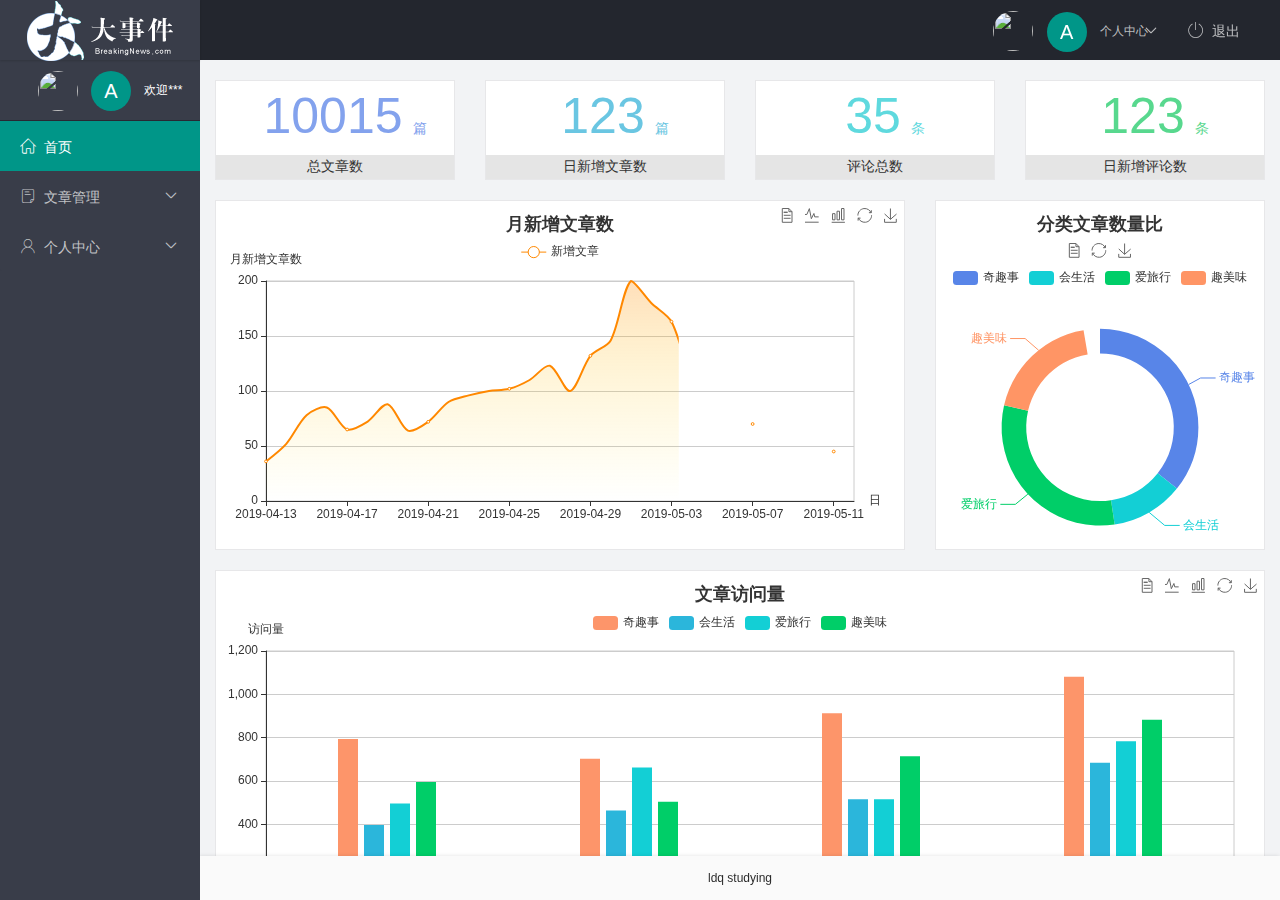
==== commit aa173693: "完成了个人中心的开发" ====
--- a/index.html
+++ b/index.html
@@ -23,9 +23,9 @@
                 个人中心
               </a>
               <dl class="layui-nav-child">
-                <dd><a href="">基本资料</a></dd>
-                <dd><a href="">更换头像</a></dd>
-                <dd><a href="">重置密码</a></dd>
+                <dd><a href="./user/user_info.html" target='fm'>基本资料</a></dd>
+                <dd><a href="./user/user_avatar.html" target='fm'>更换头像</a></dd>
+                <dd><a href="./user/user_pwd.html" target='fm'>重置密码</a></dd>
               </dl>
             </li>
             <li class="layui-nav-item" lay-header-event="menuRight" lay-unselect>
@@ -71,9 +71,9 @@
                     <span class="iconfont icon-user"></span>个人中心
                 </a>
                 <dl class="layui-nav-child">
-                  <dd><a href="javascript:;"><i class="layui-icon layui-icon-app"></i>  基本资料</a></dd>
-                  <dd><a href="javascript:;"><i class="layui-icon layui-icon-app"></i>  更换头像</a></dd>
-                  <dd><a href="javascript:;"><i class="layui-icon layui-icon-app"></i>  重置密码</a></dd>
+                  <dd><a href="./user/user_info.html" target="fm"><i class="layui-icon layui-icon-app"></i>  基本资料</a></dd>
+                  <dd><a href="./user/user_avatar.html" target='fm'><i class="layui-icon layui-icon-app"></i>  更换头像</a></dd>
+                  <dd><a href="./user/user_pwd.html" target="fm"><i class="layui-icon layui-icon-app"></i>  重置密码</a></dd>
                 </dl>
               </li>
             </ul>
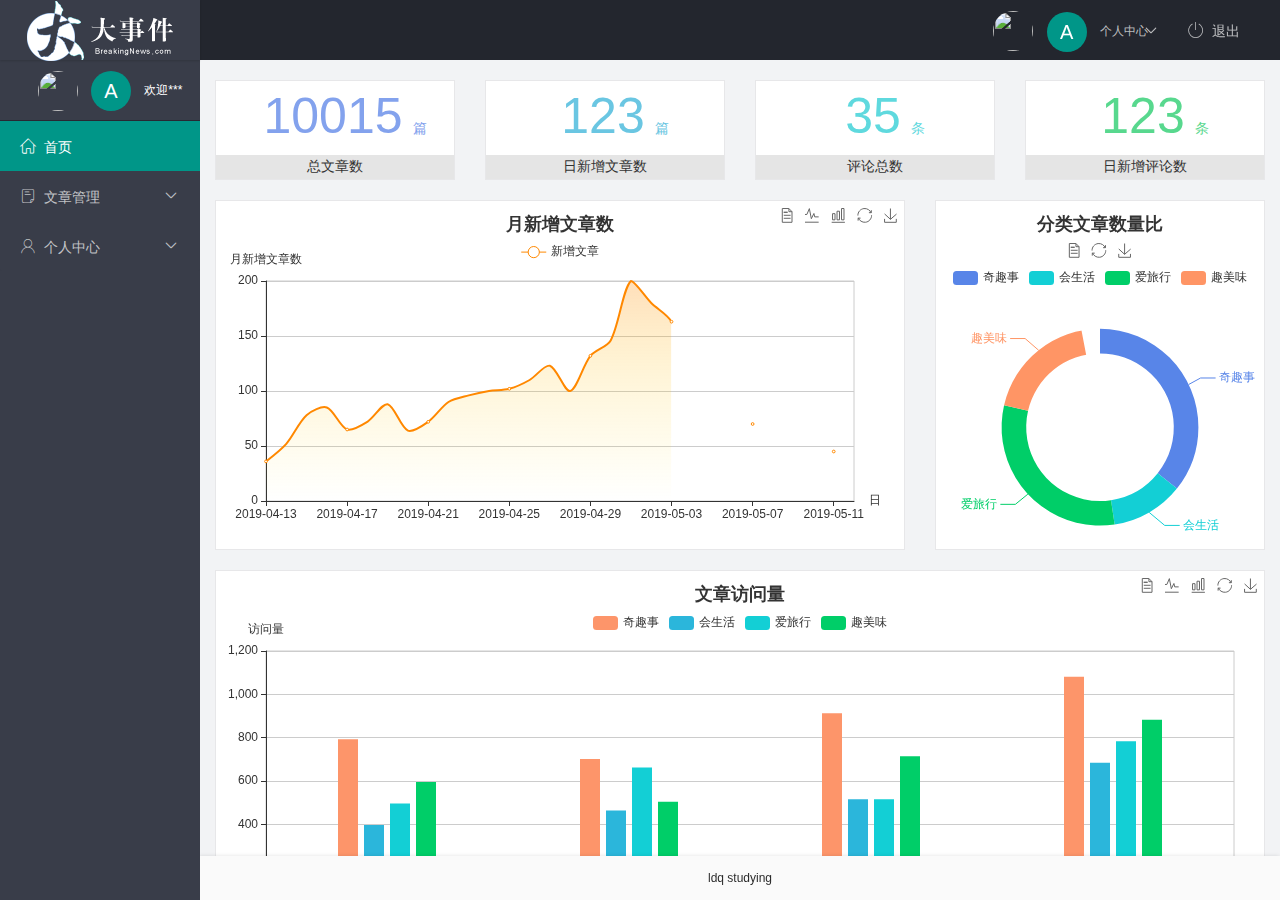
==== commit 0db56946: "完成文章管理相关功能的开发" ====
--- a/index.html
+++ b/index.html
@@ -55,13 +55,13 @@
                     <span class="iconfont icon-16"></span>文章管理
                 </a>
                 <dl class="layui-nav-child">
-                  <dd><a href="javascript:;">
+                  <dd><a href="./article/art_cate.html" target="fm">
                     <i class="layui-icon layui-icon-app"></i> 
                     文章类别</a></dd>
-                  <dd><a href="javascript:;">
+                  <dd><a href="./article/art_list.html" target="fm">
                     <i class="layui-icon layui-icon-app"></i>   
                     文章列表</a></dd>
-                  <dd><a href="javascript:;">
+                  <dd><a href="./article/art_pub.html" target="fm">
                     <i class="layui-icon layui-icon-app"></i>   
                     发布文章</a></dd>
                 </dl>
